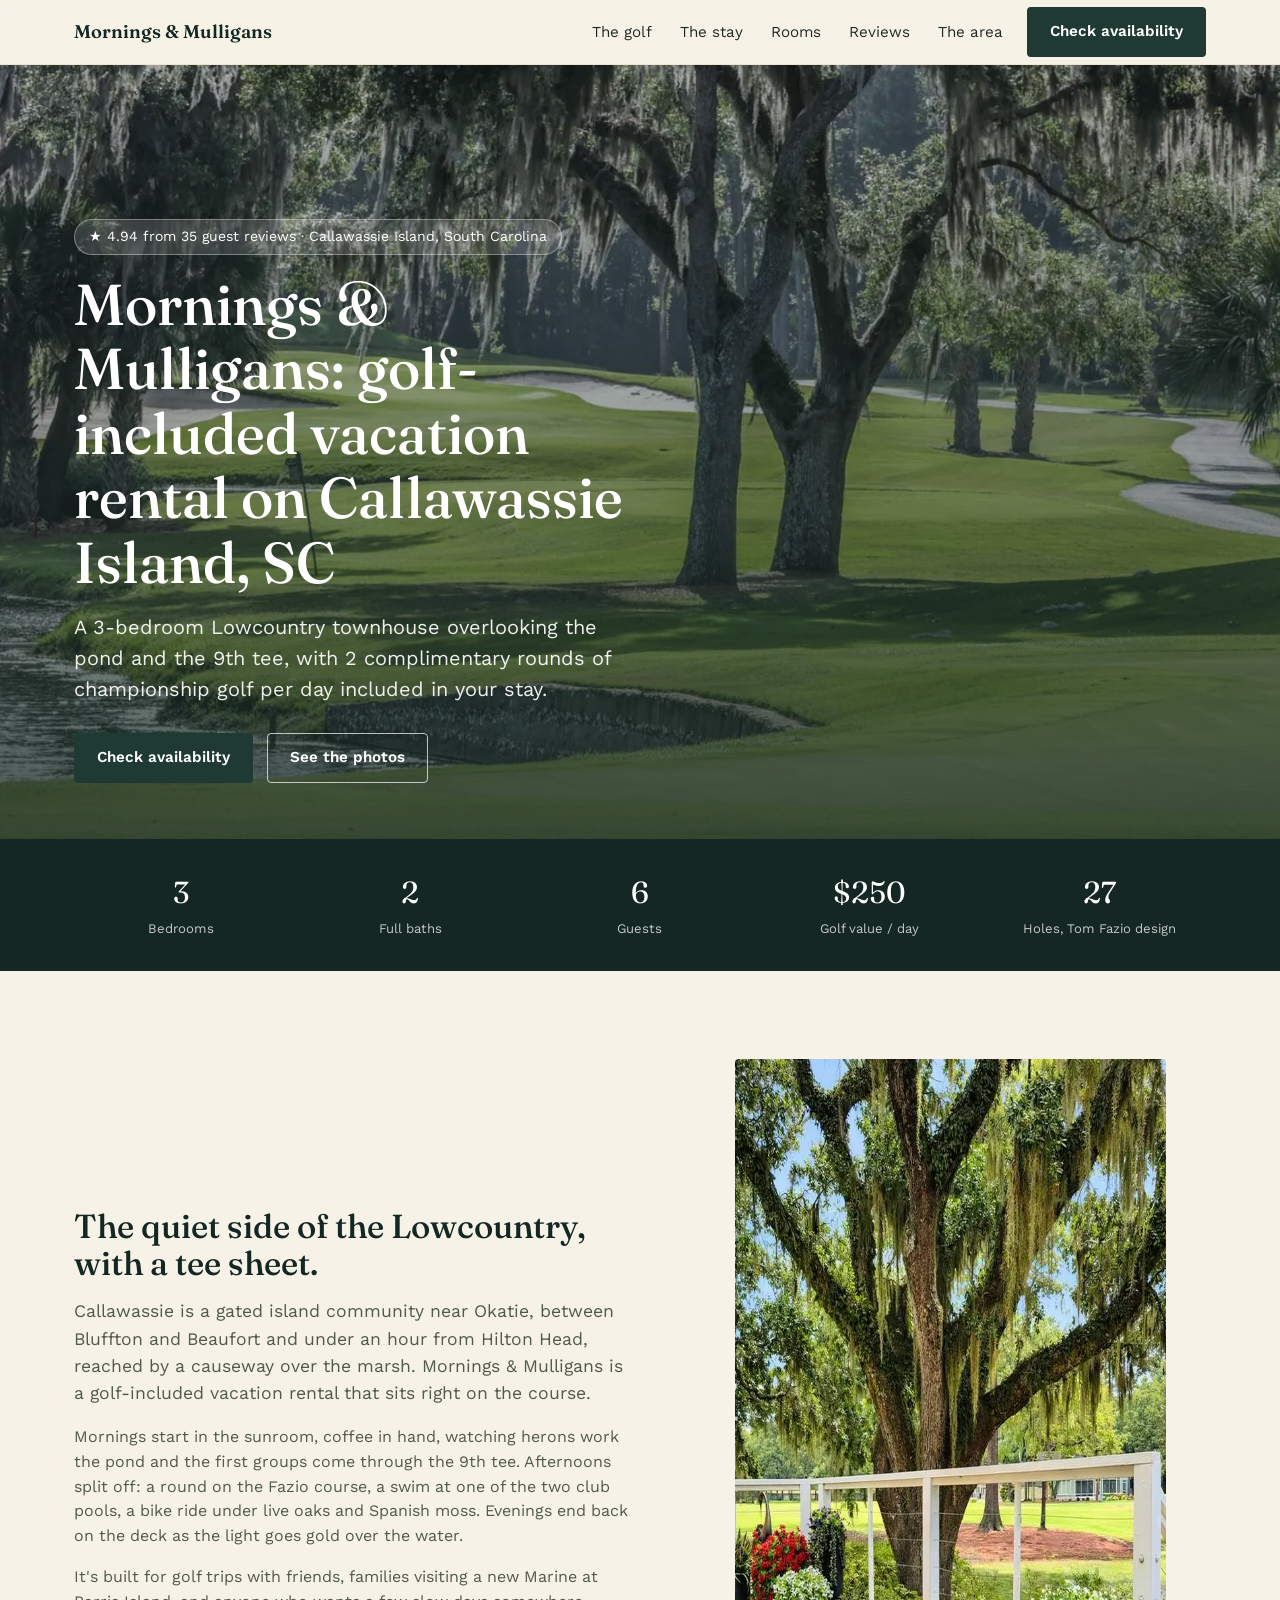
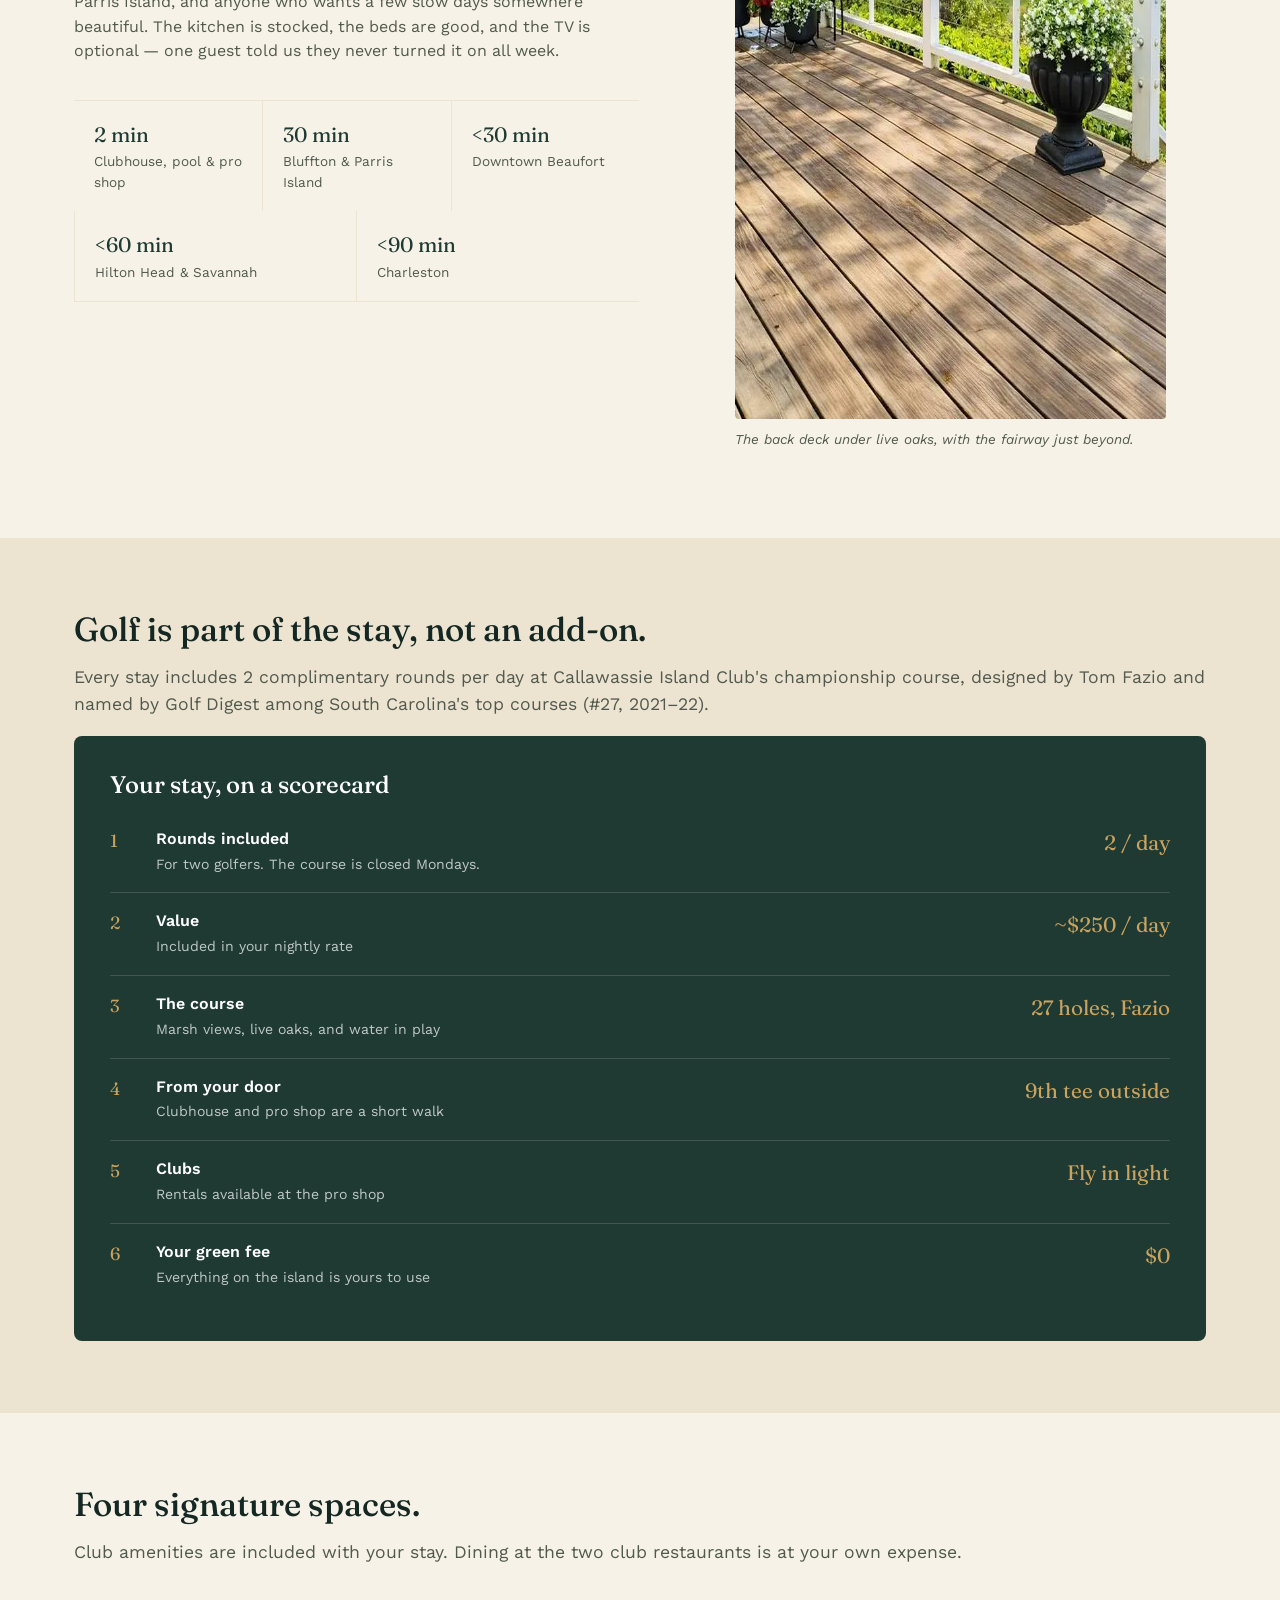
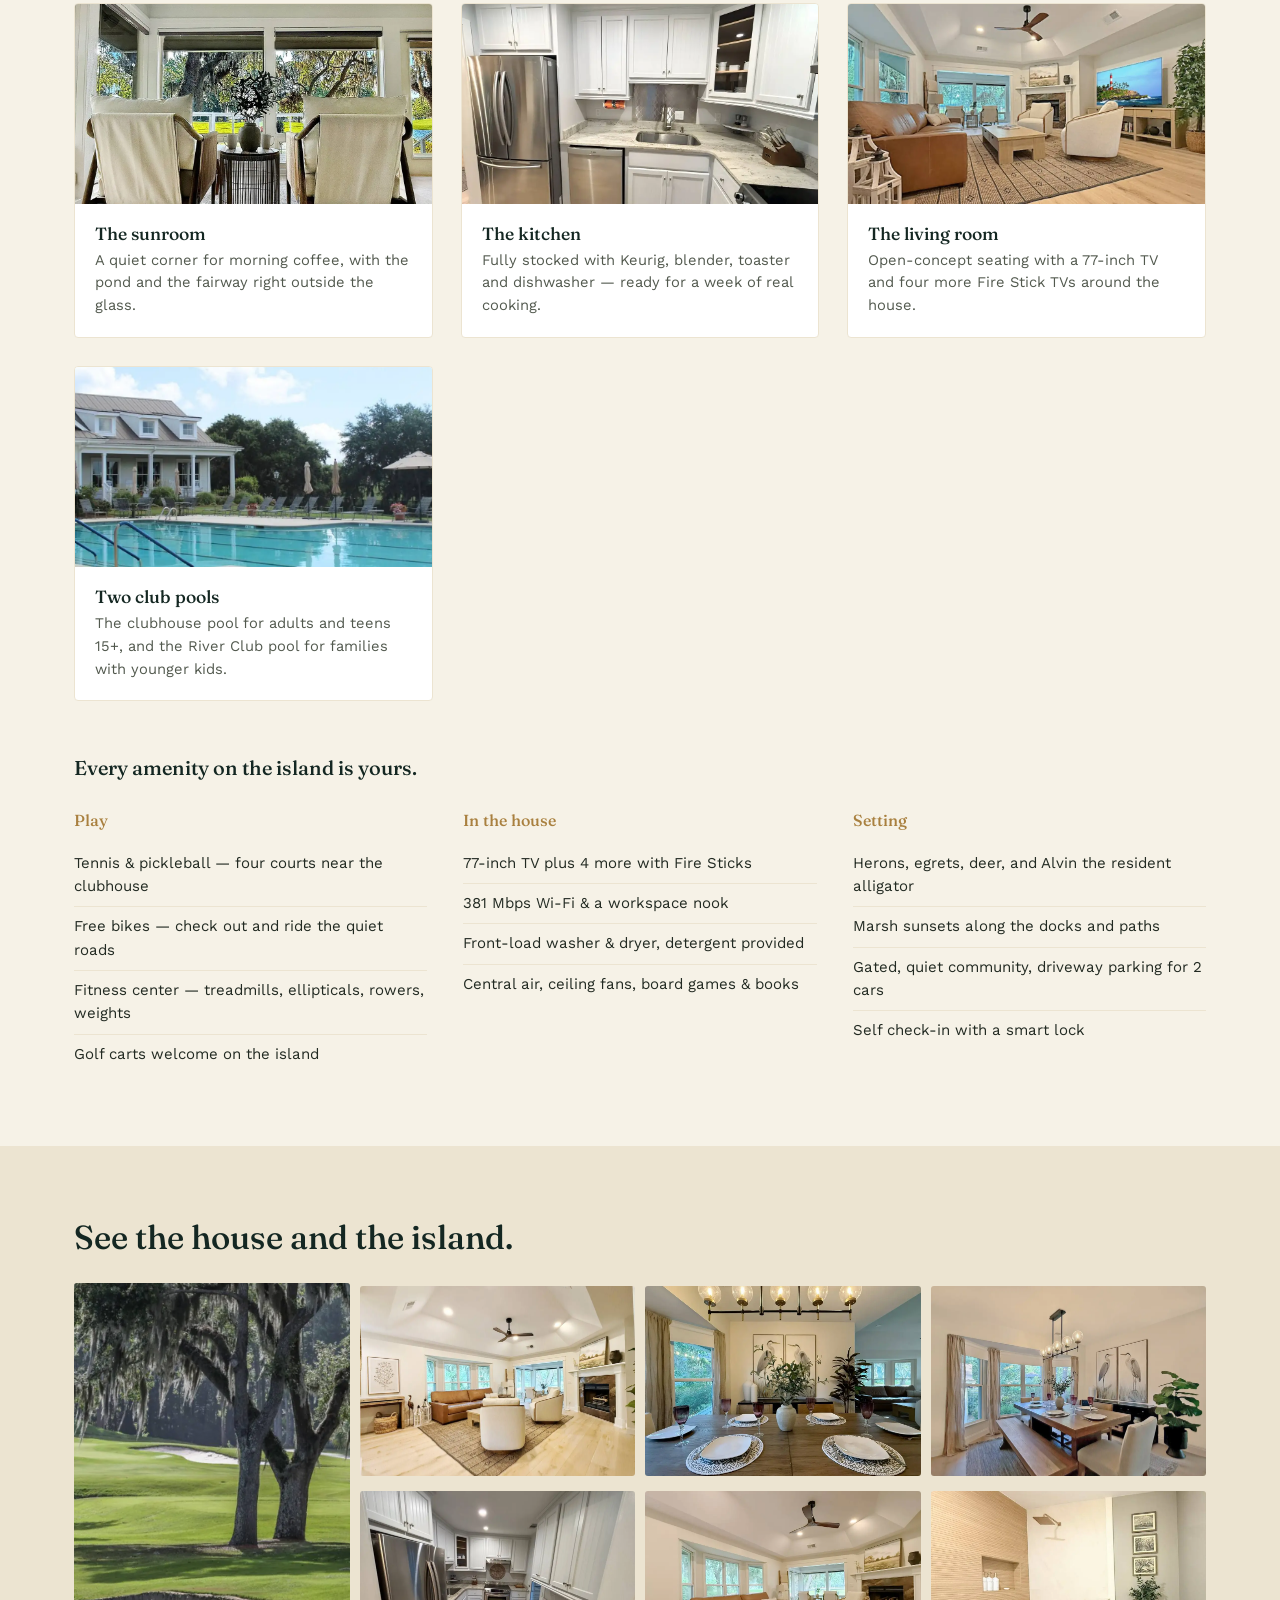
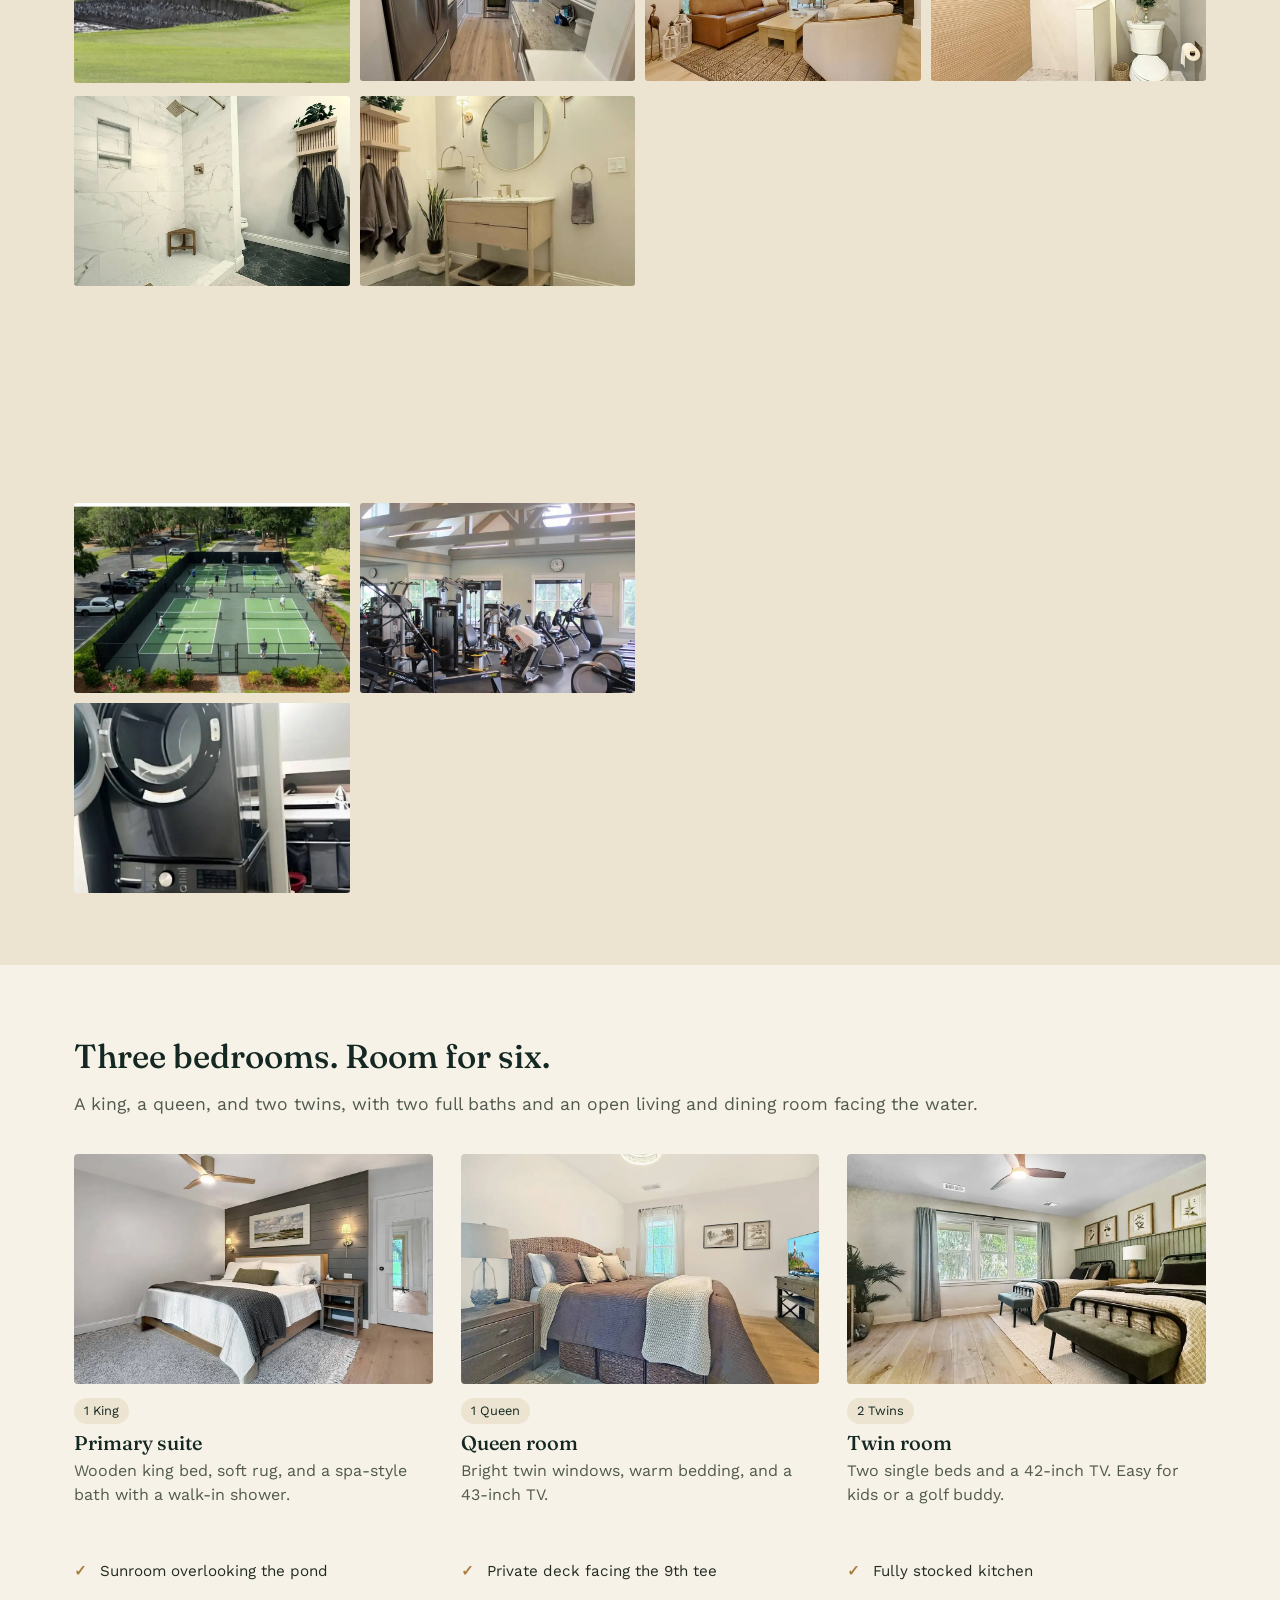
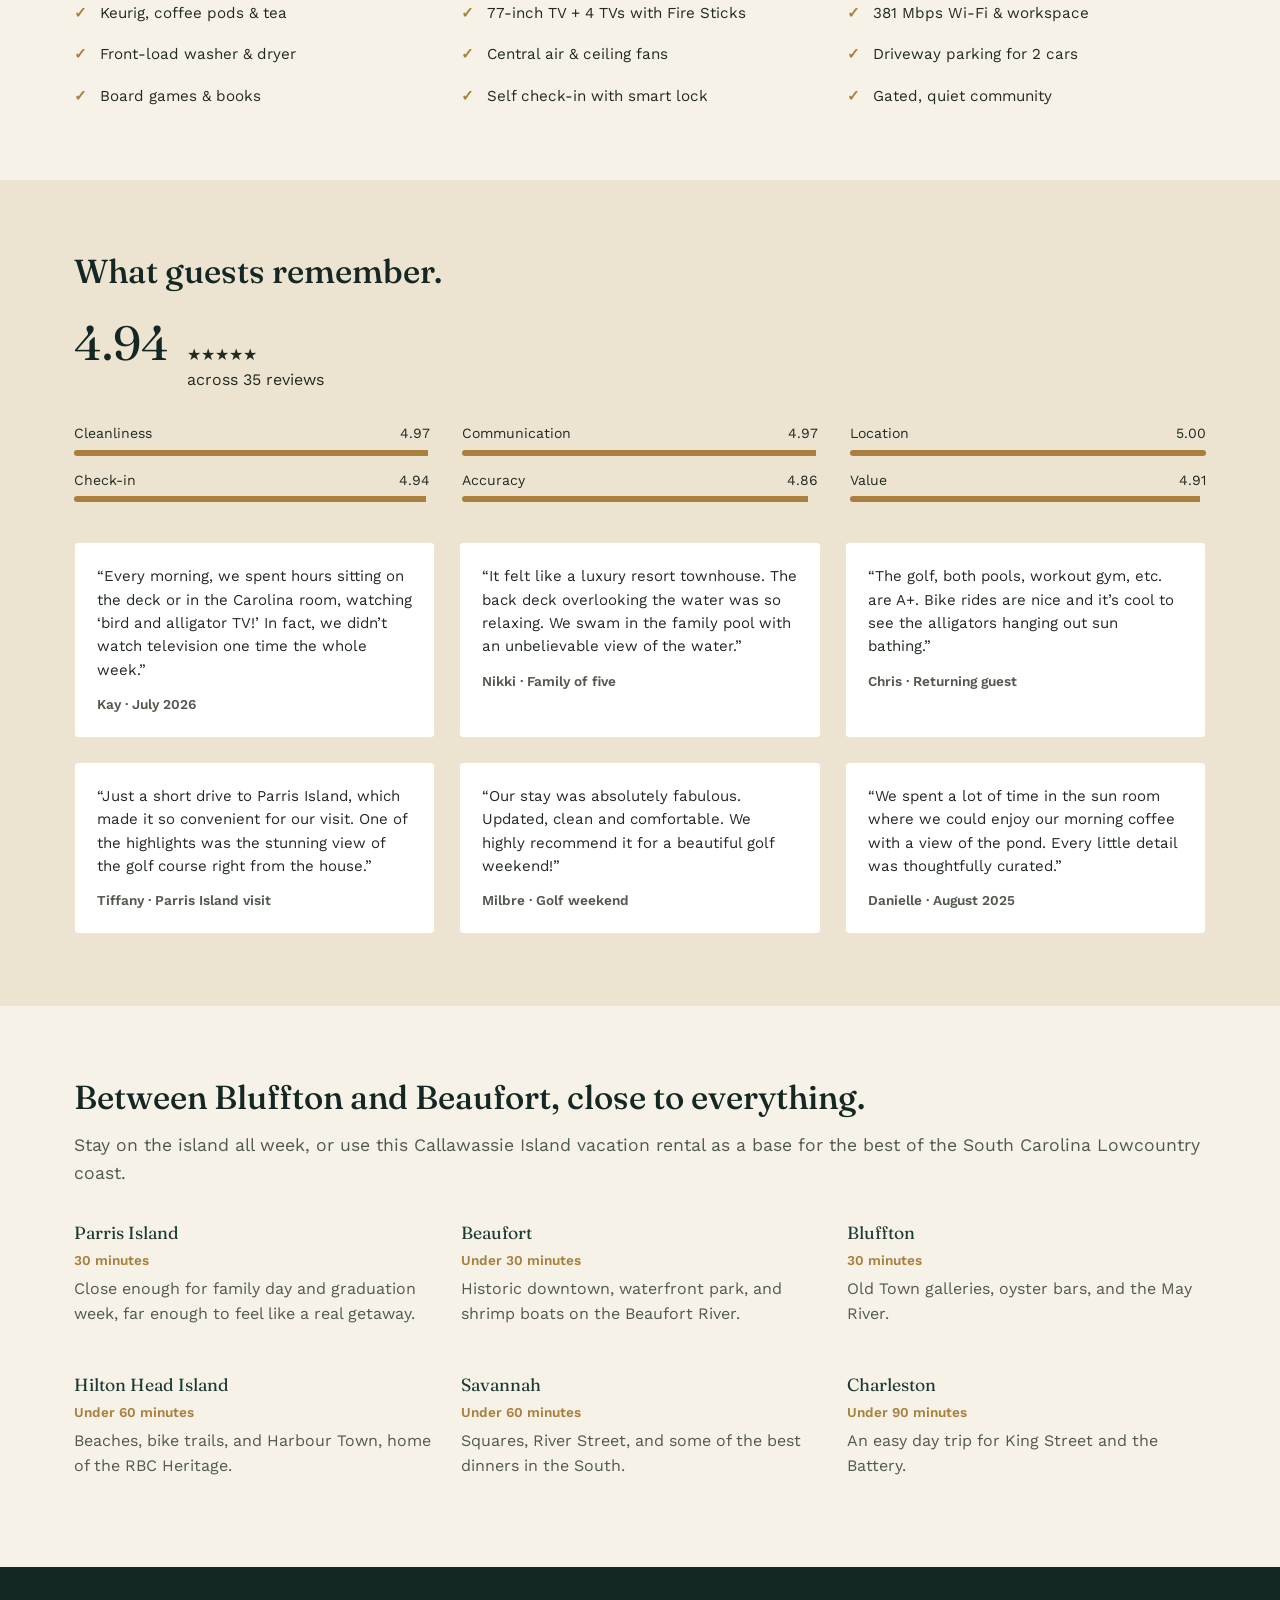
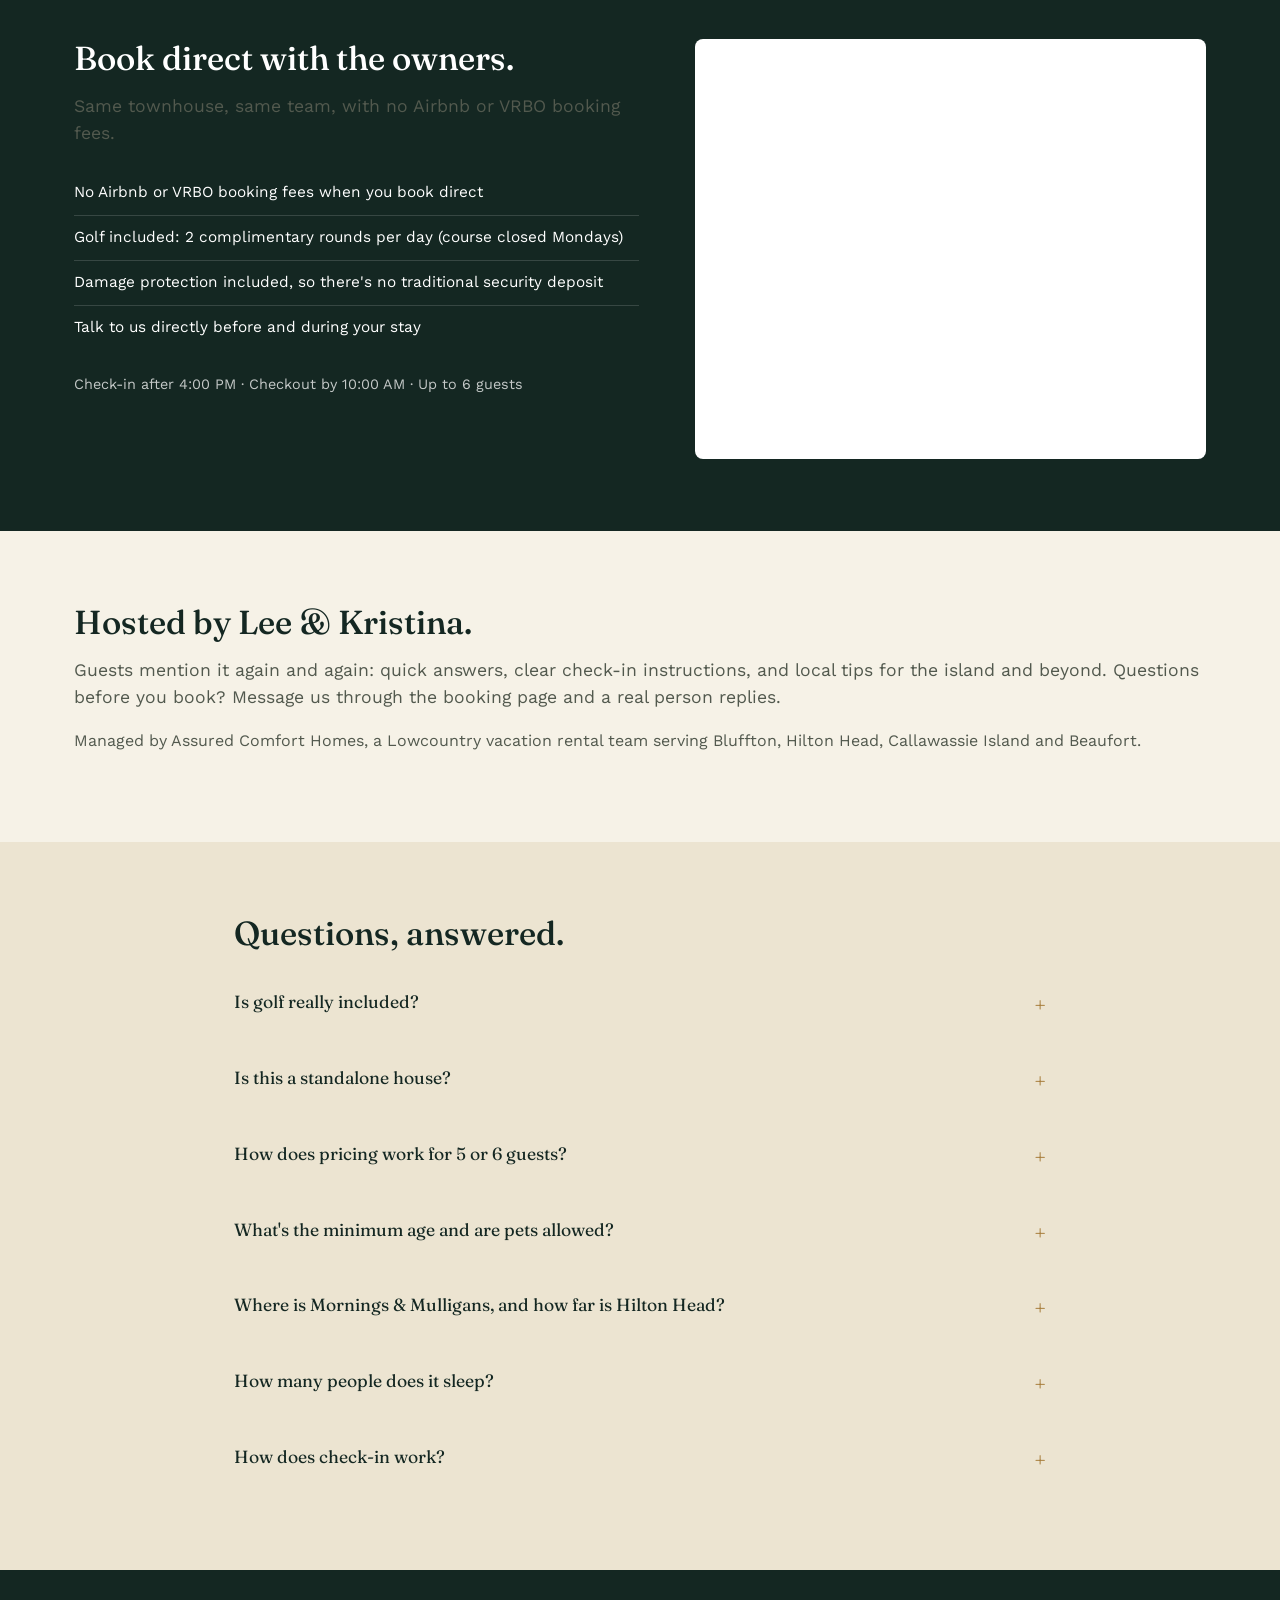
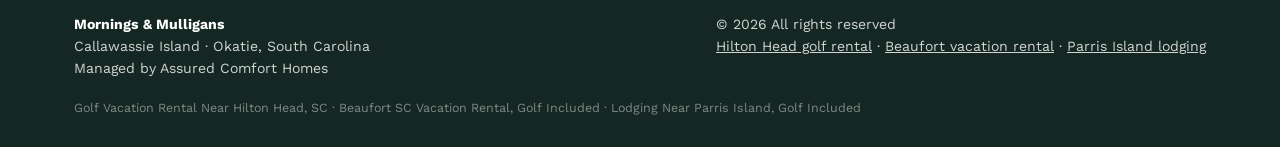
==== index.html @ cd4b006c "Add full site: homepage, landing pages, assets" ====
<!doctype html>
<html lang="en">
<head>
<meta charset="utf-8">
<meta name="viewport" content="width=device-width, initial-scale=1">
<title>Golf-Included Rental on Callawassie Island, SC | Mornings & Mulligans</title>
<meta name="description" content="3BR golf-included townhouse on Callawassie Island, SC: 2 free rounds of Tom Fazio golf a day, pools, bikes, tennis. Near Hilton Head & Beaufort. Book direct.">
<meta name="keywords" content="Callawassie Island vacation rental, golf vacation rental South Carolina, Beaufort SC vacation rental, Hilton Head golf rental, Parris Island graduation lodging, Lowcountry golf getaway">
<meta name="author" content="Lee & Kristina, Assured Comfort Homes">
<link rel="canonical" href="https://morningsandmulligans.com/">
<link rel="sitemap" type="application/xml" href="/sitemap.xml">

<link rel="icon" href="/favicon.svg" type="image/svg+xml">
<link rel="icon" href="/favicon-32.png" sizes="32x32" type="image/png">
<link rel="apple-touch-icon" href="/apple-touch-icon-180.png">
<link rel="shortcut icon" href="/favicon.ico">
<meta name="theme-color" content="#1e3a32">

<meta name="robots" content="index,follow,max-image-preview:large">
<meta name="geo.region" content="US-SC">
<meta name="geo.placename" content="Okatie, South Carolina">
<meta name="geo.position" content="32.3300129;-80.85305035">
<meta name="ICBM" content="32.3300129, -80.85305035">

<meta property="og:type" content="website">
<meta property="og:title" content="Golf-Included Rental on Callawassie Island, SC">
<meta property="og:description" content="3BR townhouse overlooking the pond and 9th tee. 2 complimentary rounds of championship golf per day. Book direct.">
<meta property="og:image" content="https://morningsandmulligans.com/img/og-hero.jpg">
<meta property="og:image:width" content="1200">
<meta property="og:image:height" content="630">
<meta property="og:image:alt" content="Live oaks lining a fairway on the Callawassie Island golf course">
<meta property="og:url" content="https://morningsandmulligans.com/">
<meta property="og:site_name" content="Mornings & Mulligans">
<meta property="og:locale" content="en_US">
<meta name="twitter:card" content="summary_large_image">
<meta name="twitter:title" content="Golf-Included Rental on Callawassie Island, SC">
<meta name="twitter:description" content="2 complimentary rounds of championship golf per day, included in your stay. Book direct and skip the platform fees.">
<meta name="twitter:image" content="https://morningsandmulligans.com/img/og-hero.jpg">

<link rel="preconnect" href="https://fonts.googleapis.com">
<link rel="preconnect" href="https://fonts.gstatic.com" crossorigin>
<link rel="preconnect" href="https://cdn.hsptb.com">
<link rel="preload" as="image" href="/img/golf-course-live-oaks.webp" fetchpriority="high">
<link rel="stylesheet" href="/css/style.css">

<script type="application/ld+json">
{
  "@context": "https://schema.org",
  "@type": "VacationRental",
  "@id": "https://morningsandmulligans.com/#rental",
  "identifier": "1844610",
  "name": "Mornings & Mulligans",
  "url": "https://morningsandmulligans.com/",
  "description": "A 3-bedroom Lowcountry townhouse on Callawassie Island, SC overlooking the pond and the 9th tee, with 2 complimentary rounds of championship Tom Fazio golf per day included in every stay.",
  "image": [
    "https://morningsandmulligans.com/img/og-hero.jpg",
    "https://morningsandmulligans.com/img/deck-sweet-tea-golfers.webp",
    "https://morningsandmulligans.com/img/golf-course-live-oaks.webp",
    "https://morningsandmulligans.com/img/living-room-leather-sofa.webp",
    "https://morningsandmulligans.com/img/sunroom-quiet-corner.webp",
    "https://morningsandmulligans.com/img/primary-king-bedroom.webp",
    "https://morningsandmulligans.com/img/queen-bedroom.webp",
    "https://morningsandmulligans.com/img/twin-bedroom.webp",
    "https://morningsandmulligans.com/img/kitchen-stainless-granite.webp",
    "https://morningsandmulligans.com/img/clubhouse-pool.webp"
  ],
  "brand": { "@type": "Brand", "name": "Assured Comfort Homes" },
  "address": {
    "@type": "PostalAddress",
    "addressLocality": "Okatie",
    "addressRegion": "SC",
    "postalCode": "29909",
    "addressCountry": "US"
  },
  "geo": { "@type": "GeoCoordinates", "latitude": 32.3300129, "longitude": -80.85305035 },
  "containsPlace": {
    "@type": "Accommodation",
    "additionalType": "Townhouse",
    "numberOfBedrooms": 3,
    "numberOfBathroomsTotal": 2,
    "occupancy": { "@type": "QuantitativeValue", "maxValue": 6 },
    "bed": [
      { "@type": "BedDetails", "typeOfBed": "King", "numberOfBeds": 1 },
      { "@type": "BedDetails", "typeOfBed": "Queen", "numberOfBeds": 1 },
      { "@type": "BedDetails", "typeOfBed": "Twin", "numberOfBeds": 2 }
    ],
    "amenityFeature": [
      { "@type": "LocationFeatureSpecification", "name": "Complimentary golf (2 rounds per day)", "value": true },
      { "@type": "LocationFeatureSpecification", "name": "Two heated and cooled swimming pools", "value": true },
      { "@type": "LocationFeatureSpecification", "name": "Tennis courts", "value": true },
      { "@type": "LocationFeatureSpecification", "name": "Pickleball courts", "value": true },
      { "@type": "LocationFeatureSpecification", "name": "Bicycles", "value": true },
      { "@type": "LocationFeatureSpecification", "name": "Fitness center", "value": true },
      { "@type": "LocationFeatureSpecification", "name": "Private deck", "value": true },
      { "@type": "LocationFeatureSpecification", "name": "Wifi", "value": true },
      { "@type": "LocationFeatureSpecification", "name": "Washer and dryer", "value": true },
      { "@type": "LocationFeatureSpecification", "name": "Free on-premise parking", "value": true },
      { "@type": "LocationFeatureSpecification", "name": "Waterfront", "value": true },
      { "@type": "LocationFeatureSpecification", "name": "Gated community", "value": true }
    ],
    "checkinTime": "16:00",
    "checkoutTime": "10:00"
  },
  "petsAllowed": false,
  "aggregateRating": {
    "@type": "AggregateRating",
    "ratingValue": "4.94",
    "ratingCount": "35",
    "reviewCount": "35",
    "bestRating": "5"
  }
}
</script>
<script type="application/ld+json">
{
  "@context": "https://schema.org",
  "@type": "WebSite",
  "name": "Mornings & Mulligans",
  "url": "https://morningsandmulligans.com/"
}
</script>
<script type="application/ld+json">
{
  "@context": "https://schema.org",
  "@type": "FAQPage",
  "mainEntity": [
    { "@type": "Question", "name": "Is golf really included?", "acceptedAnswer": { "@type": "Answer", "text": "Yes. Every stay includes 2 complimentary rounds of championship golf per day for two golfers, worth about $250 a day. The course is closed Mondays. Club rentals are available at the pro shop." } },
    { "@type": "Question", "name": "Where is Mornings & Mulligans, and how far is Hilton Head?", "acceptedAnswer": { "@type": "Answer", "text": "It's on Callawassie Island, a gated community near Okatie, SC, between Bluffton and Beaufort. Bluffton and Parris Island are about 30 minutes away, downtown Beaufort is under 30, Hilton Head Island and Savannah are under an hour, and Charleston is under 90 minutes." } },
    { "@type": "Question", "name": "How many people does it sleep?", "acceptedAnswer": { "@type": "Answer", "text": "Up to 6 guests across three bedrooms: a primary suite with a king bed, a queen room and a twin room, plus 2 full bathrooms." } },
    { "@type": "Question", "name": "Is this a standalone house?", "acceptedAnswer": { "@type": "Answer", "text": "It's a townhouse: one side of a well-insulated duplex with its own entrance, deck and driveway. You'll have the entire home except the garage and one locked owner's closet." } },
    { "@type": "Question", "name": "How does pricing work for 5 or 6 guests?", "acceptedAnswer": { "@type": "Answer", "text": "The nightly rate covers up to 4 guests. For 5 or 6, there's an extra $20 per guest per night, added automatically at booking." } },
    { "@type": "Question", "name": "What's the minimum age and are pets allowed?", "acceptedAnswer": { "@type": "Answer", "text": "The booking guest must be at least 25. Pets, smoking and events aren't permitted. Kids and infants are welcome." } },
    { "@type": "Question", "name": "How does check-in work?", "acceptedAnswer": { "@type": "Answer", "text": "Before arrival you'll complete a short online check-in (rental agreement and ID) through our Happy Guest portal — no app required. Your door code arrives the day before check-in, and your stay includes damage protection in place of a traditional security deposit." } }
  ]
}
</script>
</head>
<body>

<nav class="nav">
  <div class="wrap">
    <a href="#top" class="brand">Mornings &amp; Mulligans</a>
    <div class="nav-menu">
      <ul>
        <li><a class="nav-link" href="#golf">The golf</a></li>
        <li><a class="nav-link" href="#stay">The stay</a></li>
        <li><a class="nav-link" href="#rooms">Rooms</a></li>
        <li><a class="nav-link" href="#reviews">Reviews</a></li>
        <li><a class="nav-link" href="#area">The area</a></li>
      </ul>
      <a class="btn btn-primary" href="#book">Check availability</a>
    </div>
  </div>
</nav>

<header class="hero" id="top">
  <img src="/img/golf-course-live-oaks.webp" width="1440" height="960" alt="Live oaks lining a fairway on the Callawassie Island golf course" decoding="async" fetchpriority="high">
  <div class="hero-content">
    <div class="wrap">
      <span class="rating-chip">★ 4.94 from 35 guest reviews · Callawassie Island, South Carolina</span>
      <h1>Mornings & Mulligans: golf-included vacation rental on Callawassie Island, SC</h1>
      <p class="sub">A 3-bedroom Lowcountry townhouse overlooking the pond and the 9th tee, with 2 complimentary rounds of championship golf per day included in your stay.</p>
      <div class="hero-ctas">
        <a class="btn btn-primary" href="#book">Check availability</a>
        <a class="btn btn-ghost" href="#gallery">See the photos</a>
      </div>
    </div>
  </div>
</header>

<div class="facts">
  <div class="wrap">
    <div class="fact"><span class="num">3</span><span class="label">Bedrooms</span></div>
    <div class="fact"><span class="num">2</span><span class="label">Full baths</span></div>
    <div class="fact"><span class="num">6</span><span class="label">Guests</span></div>
    <div class="fact"><span class="num">$250</span><span class="label">Golf value / day</span></div>
    <div class="fact"><span class="num">27</span><span class="label">Holes, Tom Fazio design</span></div>
  </div>
</div>

<section class="section-sand" id="stay">
  <div class="wrap two-col">
    <div>
      <h2>The quiet side of the Lowcountry, with a tee sheet.</h2>
      <p class="lede">Callawassie is a gated island community near Okatie, between Bluffton and Beaufort and under an hour from Hilton Head, reached by a causeway over the marsh. Mornings &amp; Mulligans is a golf-included vacation rental that sits right on the course.</p>
      <p>Mornings start in the sunroom, coffee in hand, watching herons work the pond and the first groups come through the 9th tee. Afternoons split off: a round on the Fazio course, a swim at one of the two club pools, a bike ride under live oaks and Spanish moss. Evenings end back on the deck as the light goes gold over the water.</p>
      <p>It's built for golf trips with friends, families visiting a new Marine at Parris Island, and anyone who wants a few slow days somewhere beautiful. The kitchen is stocked, the beds are good, and the TV is optional &mdash; one guest told us they never turned it on all week.</p>
      <div class="drive-strip">
        <div class="d"><div class="t">2 min</div><div class="l">Clubhouse, pool &amp; pro shop</div></div>
        <div class="d"><div class="t">30 min</div><div class="l">Bluffton &amp; Parris Island</div></div>
        <div class="d"><div class="t">&lt;30 min</div><div class="l">Downtown Beaufort</div></div>
        <div class="d"><div class="t">&lt;60 min</div><div class="l">Hilton Head &amp; Savannah</div></div>
        <div class="d"><div class="t">&lt;90 min</div><div class="l">Charleston</div></div>
      </div>
    </div>
    <figure class="figure">
      <img src="/img/deck-sweet-tea-golfers.webp" width="640" height="960" alt="Private deck under a live oak draped in Spanish moss, with the fairway beyond" loading="lazy" decoding="async">
      <figcaption>The back deck under live oaks, with the fairway just beyond.</figcaption>
    </figure>
  </div>
</section>

<section class="section-deep" id="golf">
  <div class="wrap">
    <h2>Golf is part of the stay, not an add-on.</h2>
    <p class="lede">Every stay includes 2 complimentary rounds per day at Callawassie Island Club's championship course, designed by Tom Fazio and named by Golf Digest among South Carolina's top courses (#27, 2021&ndash;22).</p>
    <div class="scorecard">
      <h3>Your stay, on a scorecard</h3>
      <div class="scorecard-row">
        <span class="n">1</span>
        <span><span class="label">Rounds included</span><br><span class="detail">For two golfers. The course is closed Mondays.</span></span>
        <span class="val">2 / day</span>
      </div>
      <div class="scorecard-row">
        <span class="n">2</span>
        <span><span class="label">Value</span><br><span class="detail">Included in your nightly rate</span></span>
        <span class="val">~$250 / day</span>
      </div>
      <div class="scorecard-row">
        <span class="n">3</span>
        <span><span class="label">The course</span><br><span class="detail">Marsh views, live oaks, and water in play</span></span>
        <span class="val">27 holes, Fazio</span>
      </div>
      <div class="scorecard-row">
        <span class="n">4</span>
        <span><span class="label">From your door</span><br><span class="detail">Clubhouse and pro shop are a short walk</span></span>
        <span class="val">9th tee outside</span>
      </div>
      <div class="scorecard-row">
        <span class="n">5</span>
        <span><span class="label">Clubs</span><br><span class="detail">Rentals available at the pro shop</span></span>
        <span class="val">Fly in light</span>
      </div>
      <div class="scorecard-row">
        <span class="n">6</span>
        <span><span class="label">Your green fee</span><br><span class="detail">Everything on the island is yours to use</span></span>
        <span class="val">$0</span>
      </div>
    </div>
  </div>
</section>

<section class="section-sand">
  <div class="wrap">
    <h2>Four signature spaces.</h2>
    <p class="lede">Club amenities are included with your stay. Dining at the two club restaurants is at your own expense.</p>
    <div class="amenity-grid">
      <div class="amenity-card">
        <img src="/img/sunroom-quiet-corner.webp" width="1100" height="825" alt="Sunroom seating corner overlooking the trees and water" loading="lazy" decoding="async">
        <div class="body"><h3>The sunroom</h3><p>A quiet corner for morning coffee, with the pond and the fairway right outside the glass.</p></div>
      </div>
      <div class="amenity-card">
        <img src="/img/kitchen-stainless-granite.webp" width="1100" height="825" alt="Galley kitchen with granite counters and stainless appliances" loading="lazy" decoding="async">
        <div class="body"><h3>The kitchen</h3><p>Fully stocked with Keurig, blender, toaster and dishwasher &mdash; ready for a week of real cooking.</p></div>
      </div>
      <div class="amenity-card">
        <img src="/img/living-room-leather-sofa.webp" width="1100" height="824" alt="Living room with leather sofa, 77-inch TV and sunlit water views" loading="lazy" decoding="async">
        <div class="body"><h3>The living room</h3><p>Open-concept seating with a 77-inch TV and four more Fire Stick TVs around the house.</p></div>
      </div>
      <div class="amenity-card">
        <img src="/img/clubhouse-pool.webp" width="952" height="960" alt="Clubhouse pool with lounge chairs and umbrellas" loading="lazy" decoding="async">
        <div class="body"><h3>Two club pools</h3><p>The clubhouse pool for adults and teens 15+, and the River Club pool for families with younger kids.</p></div>
      </div>
    </div>
    <h3 style="margin-top:56px;">Every amenity on the island is yours.</h3>
    <div class="amenity-groups">
      <div>
        <h3>Play</h3>
        <ul>
          <li>Tennis &amp; pickleball &mdash; four courts near the clubhouse</li>
          <li>Free bikes &mdash; check out and ride the quiet roads</li>
          <li>Fitness center &mdash; treadmills, ellipticals, rowers, weights</li>
          <li>Golf carts welcome on the island</li>
        </ul>
      </div>
      <div>
        <h3>In the house</h3>
        <ul>
          <li>77-inch TV plus 4 more with Fire Sticks</li>
          <li>381 Mbps Wi-Fi &amp; a workspace nook</li>
          <li>Front-load washer &amp; dryer, detergent provided</li>
          <li>Central air, ceiling fans, board games &amp; books</li>
        </ul>
      </div>
      <div>
        <h3>Setting</h3>
        <ul>
          <li>Herons, egrets, deer, and Alvin the resident alligator</li>
          <li>Marsh sunsets along the docks and paths</li>
          <li>Gated, quiet community, driveway parking for 2 cars</li>
          <li>Self check-in with a smart lock</li>
        </ul>
      </div>
    </div>
  </div>
</section>

<section class="section-deep" id="gallery">
  <div class="wrap">
    <h2>See the house and the island.</h2>
    <div class="gallery-grid">
      <div class="tall"><button type="button" data-full="/img/golf-course-live-oaks.webp"><img src="/img/golf-course-live-oaks.webp" width="1100" height="733" alt="Live oaks lining a fairway on the Callawassie Island golf course" loading="lazy" decoding="async"></button></div>
      <button type="button" data-full="/img/living-room-golf-view.webp"><img src="/img/living-room-golf-view.webp" width="1100" height="825" alt="Living room windows facing the golf course" loading="lazy" decoding="async"></button>
      <button type="button" data-full="/img/dining-room-bird-art.webp"><img src="/img/dining-room-bird-art.webp" width="1100" height="825" alt="Dining table set for six with heron artwork" loading="lazy" decoding="async"></button>
      <button type="button" data-full="/img/dining-room-wood-table.webp"><img src="/img/dining-room-wood-table.webp" width="1100" height="825" alt="Wood dining table with bench seating and chandelier" loading="lazy" decoding="async"></button>
      <button type="button" data-full="/img/kitchen-galley-granite.webp"><img src="/img/kitchen-galley-granite.webp" width="1100" height="825" alt="Galley kitchen with white cabinets and granite counters" loading="lazy" decoding="async"></button>
      <button type="button" data-full="/img/living-room-moss-trees.webp"><img src="/img/living-room-moss-trees.webp" width="1100" height="825" alt="Living room with views of moss-draped trees and the pond" loading="lazy" decoding="async"></button>
      <button type="button" data-full="/img/primary-bath-walkin-shower.webp"><img src="/img/primary-bath-walkin-shower.webp" width="1012" height="960" alt="Primary bathroom with walk-in shower and spa-style finishes" loading="lazy" decoding="async"></button>
      <button type="button" data-full="/img/spa-shower-marble.webp"><img src="/img/spa-shower-marble.webp" width="1100" height="825" alt="Marble walk-in shower with rain shower head" loading="lazy" decoding="async"></button>
      <button type="button" data-full="/img/guest-bathroom-hex-tile.webp"><img src="/img/guest-bathroom-hex-tile.webp" width="720" height="960" alt="Guest bathroom with hex tile floors and wood vanity" loading="lazy" decoding="async"></button>
      <div class="tall"><button type="button" data-full="/img/marsh-live-oak-sunset.webp"><img src="/img/marsh-live-oak-sunset.webp" width="1100" height="769" alt="Live oak and Spanish moss over the marsh at sunrise" loading="lazy" decoding="async"></button></div>
      <button type="button" data-full="/img/golf-wooden-bridge.webp"><img src="/img/golf-wooden-bridge.webp" width="1100" height="734" alt="Wooden golf bridge over the marsh" loading="lazy" decoding="async"></button>
      <button type="button" data-full="/img/green-morning-mist.webp"><img src="/img/green-morning-mist.webp" width="1100" height="734" alt="Green and flag in morning mist" loading="lazy" decoding="async"></button>
      <button type="button" data-full="/img/club-pool-splash.webp"><img src="/img/club-pool-splash.webp" width="1100" height="733" alt="Guest jumping into the club pool" loading="lazy" decoding="async"></button>
      <button type="button" data-full="/img/river-club-pool.webp"><img src="/img/river-club-pool.webp" width="1100" height="795" alt="River Club pool for families with younger kids" loading="lazy" decoding="async"></button>
      <button type="button" data-full="/img/pickleball-courts.webp"><img src="/img/pickleball-courts.webp" width="1100" height="733" alt="Four pickleball courts tucked among the trees" loading="lazy" decoding="async"></button>
      <button type="button" data-full="/img/fitness-gym.webp"><img src="/img/fitness-gym.webp" width="971" height="960" alt="Fitness center with treadmills, ellipticals and weights" loading="lazy" decoding="async"></button>
      <button type="button" data-full="/img/deck-blooms-pond-view.webp"><img src="/img/deck-blooms-pond-view.webp" width="720" height="960" alt="Private deck with potted flowers overlooking the pond" loading="lazy" decoding="async"></button>
      <button type="button" data-full="/img/entryway-welcome.webp"><img src="/img/entryway-welcome.webp" width="640" height="960" alt="Entryway with warm wood accents and coastal touches" loading="lazy" decoding="async"></button>
      <button type="button" data-full="/img/laundry-room.webp"><img src="/img/laundry-room.webp" width="720" height="960" alt="Laundry room with front-load washer and dryer" loading="lazy" decoding="async"></button>
      <button type="button" data-full="/img/workspace-corner.webp"><img src="/img/workspace-corner.webp" width="720" height="960" alt="Workspace corner overlooking the pond and golf course" loading="lazy" decoding="async"></button>
    </div>
  </div>
</section>

<section class="section-sand" id="rooms">
  <div class="wrap">
    <h2>Three bedrooms. Room for six.</h2>
    <p class="lede">A king, a queen, and two twins, with two full baths and an open living and dining room facing the water.</p>
    <div class="room-grid">
      <div class="room-card">
        <img src="/img/primary-king-bedroom.webp" width="1100" height="825" alt="Primary bedroom with wooden king bed and spa-style bath" loading="lazy" decoding="async">
        <span class="tag">1 King</span>
        <h3>Primary suite</h3>
        <p>Wooden king bed, soft rug, and a spa-style bath with a walk-in shower.</p>
      </div>
      <div class="room-card">
        <img src="/img/queen-bedroom.webp" width="1100" height="825" alt="Queen bedroom with twin windows and 43-inch TV" loading="lazy" decoding="async">
        <span class="tag">1 Queen</span>
        <h3>Queen room</h3>
        <p>Bright twin windows, warm bedding, and a 43-inch TV.</p>
      </div>
      <div class="room-card">
        <img src="/img/twin-bedroom.webp" width="1100" height="825" alt="Twin bedroom with two single beds and 42-inch TV" loading="lazy" decoding="async">
        <span class="tag">2 Twins</span>
        <h3>Twin room</h3>
        <p>Two single beds and a 42-inch TV. Easy for kids or a golf buddy.</p>
      </div>
    </div>
    <ul class="perk-list">
      <li>Sunroom overlooking the pond</li>
      <li>Private deck facing the 9th tee</li>
      <li>Fully stocked kitchen</li>
      <li>Keurig, coffee pods &amp; tea</li>
      <li>77-inch TV + 4 TVs with Fire Sticks</li>
      <li>381 Mbps Wi-Fi &amp; workspace</li>
      <li>Front-load washer &amp; dryer</li>
      <li>Central air &amp; ceiling fans</li>
      <li>Driveway parking for 2 cars</li>
      <li>Board games &amp; books</li>
      <li>Self check-in with smart lock</li>
      <li>Gated, quiet community</li>
    </ul>
  </div>
</section>

<section class="section-deep" id="reviews">
  <div class="wrap">
    <h2>What guests remember.</h2>
    <div class="review-score">
      <span class="big">4.94</span>
      <span>★★★★★<br>across 35 reviews</span>
    </div>
    <div class="cat-bars">
      <div class="cat-bar"><div class="top"><span>Cleanliness</span><span>4.97</span></div><div class="track"><div class="fill" style="width:99.4%"></div></div></div>
      <div class="cat-bar"><div class="top"><span>Communication</span><span>4.97</span></div><div class="track"><div class="fill" style="width:99.4%"></div></div></div>
      <div class="cat-bar"><div class="top"><span>Location</span><span>5.00</span></div><div class="track"><div class="fill" style="width:100%"></div></div></div>
      <div class="cat-bar"><div class="top"><span>Check-in</span><span>4.94</span></div><div class="track"><div class="fill" style="width:98.8%"></div></div></div>
      <div class="cat-bar"><div class="top"><span>Accuracy</span><span>4.86</span></div><div class="track"><div class="fill" style="width:97.2%"></div></div></div>
      <div class="cat-bar"><div class="top"><span>Value</span><span>4.91</span></div><div class="track"><div class="fill" style="width:98.2%"></div></div></div>
    </div>
    <div class="review-grid">
      <div class="review-card">
        <p>&ldquo;Every morning, we spent hours sitting on the deck or in the Carolina room, watching &lsquo;bird and alligator TV!&rsquo; In fact, we didn&rsquo;t watch television one time the whole week.&rdquo;</p>
        <div class="who">Kay &middot; July 2026</div>
      </div>
      <div class="review-card">
        <p>&ldquo;It felt like a luxury resort townhouse. The back deck overlooking the water was so relaxing. We swam in the family pool with an unbelievable view of the water.&rdquo;</p>
        <div class="who">Nikki &middot; Family of five</div>
      </div>
      <div class="review-card">
        <p>&ldquo;The golf, both pools, workout gym, etc. are A+. Bike rides are nice and it&rsquo;s cool to see the alligators hanging out sun bathing.&rdquo;</p>
        <div class="who">Chris &middot; Returning guest</div>
      </div>
      <div class="review-card">
        <p>&ldquo;Just a short drive to Parris Island, which made it so convenient for our visit. One of the highlights was the stunning view of the golf course right from the house.&rdquo;</p>
        <div class="who">Tiffany &middot; Parris Island visit</div>
      </div>
      <div class="review-card">
        <p>&ldquo;Our stay was absolutely fabulous. Updated, clean and comfortable. We highly recommend it for a beautiful golf weekend!&rdquo;</p>
        <div class="who">Milbre &middot; Golf weekend</div>
      </div>
      <div class="review-card">
        <p>&ldquo;We spent a lot of time in the sun room where we could enjoy our morning coffee with a view of the pond. Every little detail was thoughtfully curated.&rdquo;</p>
        <div class="who">Danielle &middot; August 2025</div>
      </div>
    </div>
  </div>
</section>

<section class="section-sand" id="area">
  <div class="wrap">
    <h2>Between Bluffton and Beaufort, close to everything.</h2>
    <p class="lede">Stay on the island all week, or use this Callawassie Island vacation rental as a base for the best of the South Carolina Lowcountry coast.</p>
    <div class="nearby-grid">
      <div class="nearby-card">
        <div class="t">Parris Island</div>
        <div class="dist">30 minutes</div>
        <p>Close enough for family day and graduation week, far enough to feel like a real getaway.</p>
      </div>
      <div class="nearby-card">
        <div class="t">Beaufort</div>
        <div class="dist">Under 30 minutes</div>
        <p>Historic downtown, waterfront park, and shrimp boats on the Beaufort River.</p>
      </div>
      <div class="nearby-card">
        <div class="t">Bluffton</div>
        <div class="dist">30 minutes</div>
        <p>Old Town galleries, oyster bars, and the May River.</p>
      </div>
      <div class="nearby-card">
        <div class="t">Hilton Head Island</div>
        <div class="dist">Under 60 minutes</div>
        <p>Beaches, bike trails, and Harbour Town, home of the RBC Heritage.</p>
      </div>
      <div class="nearby-card">
        <div class="t">Savannah</div>
        <div class="dist">Under 60 minutes</div>
        <p>Squares, River Street, and some of the best dinners in the South.</p>
      </div>
      <div class="nearby-card">
        <div class="t">Charleston</div>
        <div class="dist">Under 90 minutes</div>
        <p>An easy day trip for King Street and the Battery.</p>
      </div>
    </div>
  </div>
</section>

<section class="booking" id="book">
  <div class="wrap two-col">
    <div>
      <h2>Book direct with the owners.</h2>
      <p class="lede">Same townhouse, same team, with no Airbnb or VRBO booking fees.</p>
      <ul class="booking-perks">
        <li>No Airbnb or VRBO booking fees when you book direct</li>
        <li>Golf included: 2 complimentary rounds per day (course closed Mondays)</li>
        <li>Damage protection included, so there's no traditional security deposit</li>
        <li>Talk to us directly before and during your stay</li>
      </ul>
      <p class="booking-meta">Check-in after 4:00 PM &middot; Checkout by 10:00 AM &middot; Up to 6 guests</p>
    </div>
    <div id="booking-widget">
      <!-- Hospitable Direct booking widget -->
      <script src="https://cdn.hsptb.com/direct-booking-widget/widget-loader.prod.js"></script>
      <div data-site-uuid="a2e50706-d6da-49d0-98ee-b052a887e2e3" data-property-id="1844610" data-widget-theme="multi"></div>
    </div>
  </div>
</section>

<section class="section-sand">
  <div class="wrap">
    <div class="host-block">
      <div class="txt">
        <h2>Hosted by Lee &amp; Kristina.</h2>
        <p class="lede">Guests mention it again and again: quick answers, clear check-in instructions, and local tips for the island and beyond. Questions before you book? Message us through the booking page and a real person replies.</p>
        <p>Managed by Assured Comfort Homes, a Lowcountry vacation rental team serving Bluffton, Hilton Head, Callawassie Island and Beaufort.</p>
      </div>
    </div>
  </div>
</section>

<section class="section-deep">
  <div class="wrap" style="max-width:860px;">
    <h2>Questions, answered.</h2>
    <details class="faq-item">
      <summary>Is golf really included?<span></span></summary>
      <div class="a">Yes. Every stay includes 2 complimentary rounds of championship golf per day for two golfers, worth about $250 a day. The course is closed Mondays. Club rentals are available at the pro shop.</div>
    </details>
    <details class="faq-item">
      <summary>Is this a standalone house?</summary>
      <div class="a">It's a townhouse: one side of a well-insulated duplex with its own entrance, deck and driveway. You'll have the entire home except the garage and one locked owner's closet.</div>
    </details>
    <details class="faq-item">
      <summary>How does pricing work for 5 or 6 guests?</summary>
      <div class="a">The nightly rate covers up to 4 guests. For 5 or 6, there's an extra $20 per guest per night, added automatically at booking.</div>
    </details>
    <details class="faq-item">
      <summary>What's the minimum age and are pets allowed?</summary>
      <div class="a">The booking guest must be at least 25. Pets, smoking and events aren't permitted. Kids and infants are welcome.</div>
    </details>
    <details class="faq-item">
      <summary>Where is Mornings & Mulligans, and how far is Hilton Head?</summary>
      <div class="a">It's on Callawassie Island, a gated community near Okatie, SC, between Bluffton and Beaufort. Bluffton and Parris Island are about 30 minutes away, downtown Beaufort is under 30, Hilton Head Island and Savannah are under an hour, and Charleston is under 90 minutes.</div>
    </details>
    <details class="faq-item">
      <summary>How many people does it sleep?</summary>
      <div class="a">Up to 6 guests across three bedrooms: a primary suite with a king bed, a queen room and a twin room, plus 2 full bathrooms.</div>
    </details>
    <details class="faq-item">
      <summary>How does check-in work?</summary>
      <div class="a">Before arrival you'll complete a short online check-in (rental agreement and ID) through our Happy Guest portal &mdash; no app required. Your door code arrives the day before check-in, and your stay includes damage protection in place of a traditional security deposit.</div>
    </details>
  </div>
</section>

<footer>
  <div class="wrap">
    <div>
      <strong style="color:#fff;">Mornings &amp; Mulligans</strong><br>
      Callawassie Island &middot; Okatie, South Carolina<br>
      Managed by Assured Comfort Homes
    </div>
    <div>
      &copy; 2026 All rights reserved<br>
      <a href="/hilton-head-golf-vacation-rental/">Hilton Head golf rental</a> &middot;
      <a href="/beaufort-sc-vacation-rental/">Beaufort vacation rental</a> &middot;
      <a href="/parris-island-graduation-lodging/">Parris Island lodging</a>
    </div>
  </div>
  <div class="wrap keywords">Golf Vacation Rental Near Hilton Head, SC &middot; Beaufort SC Vacation Rental, Golf Included &middot; Lodging Near Parris Island, Golf Included</div>
</footer>

<div class="lightbox" id="lightbox" hidden>
  <button type="button" id="lightbox-close" aria-label="Close">&times;</button>
  <img id="lightbox-img" src="" alt="">
</div>

<script>
(function(){
  var lb = document.getElementById('lightbox');
  var lbImg = document.getElementById('lightbox-img');
  document.querySelectorAll('.gallery-grid button').forEach(function(btn){
    btn.addEventListener('click', function(){
      lbImg.src = btn.getAttribute('data-full');
      lbImg.alt = btn.querySelector('img').alt;
      lb.hidden = false;
    });
  });
  function close(){ lb.hidden = true; lbImg.src=''; }
  document.getElementById('lightbox-close').addEventListener('click', close);
  lb.addEventListener('click', function(e){ if (e.target === lb) close(); });
  document.addEventListener('keydown', function(e){ if (e.key === 'Escape') close(); });
})();
</script>
</body>
</html>
---- css/style.css ----
/* Mornings & Mulligans — Lowcountry golf-coastal direct booking site */

@import url('https://fonts.googleapis.com/css2?family=Fraunces:ital,opsz,wght@0,9..144,400;0,9..144,500;0,9..144,600;1,9..144,500&family=Work+Sans:wght@400;500;600;700&display=swap');

:root {
  --pine: #1e3a32;
  --pine-dark: #142722;
  --marsh: #30514a;
  --sand: #f6f2e7;
  --sand-deep: #ece4d1;
  --brass: #a9803f;
  --brass-light: #c9a35f;
  --ink: #222a22;
  --ink-soft: #52594e;
  --white: #ffffff;
  --radius: 4px;
  --max: 1180px;
  --serif: 'Fraunces', Georgia, serif;
  --sans: 'Work Sans', -apple-system, BlinkMacSystemFont, sans-serif;
}

* { box-sizing: border-box; }
html { scroll-behavior: smooth; }
body {
  margin: 0;
  font-family: var(--sans);
  color: var(--ink);
  background: var(--sand);
  line-height: 1.55;
  -webkit-font-smoothing: antialiased;
}
img { max-width: 100%; display: block; }
a { color: inherit; }
.wrap { max-width: var(--max); margin: 0 auto; padding: 0 24px; }
h1, h2, h3 { font-family: var(--serif); font-weight: 500; line-height: 1.12; margin: 0 0 .5em; color: var(--pine-dark); }
h2 { font-size: clamp(1.7rem, 2.6vw, 2.5rem); }
h3 { font-size: 1.25rem; }
p { margin: 0 0 1em; color: var(--ink-soft); }
.lede { font-size: 1.1rem; }

:focus-visible { outline: 3px solid var(--brass); outline-offset: 2px; }

/* Nav */
.nav {
  position: sticky; top: 0; z-index: 50;
  background: rgba(246,242,231,.92); backdrop-filter: blur(6px);
  border-bottom: 1px solid var(--sand-deep);
}
.nav .wrap { display: flex; align-items: center; justify-content: space-between; height: 64px; }
.nav .brand { font-family: var(--serif); font-size: 1.15rem; font-weight: 600; color: var(--pine-dark); text-decoration: none; }
.nav ul { list-style: none; display: flex; gap: 28px; margin: 0; padding: 0; }
.nav a.nav-link { text-decoration: none; font-size: .95rem; color: var(--ink); }
.nav a.nav-link:hover { color: var(--brass); }
.btn {
  display: inline-block; font-family: var(--sans); font-weight: 600; font-size: .95rem;
  padding: 12px 22px; border-radius: var(--radius); text-decoration: none; border: 1px solid transparent;
  cursor: pointer;
}
.btn-primary { background: var(--pine); color: var(--white); }
.btn-primary:hover { background: var(--pine-dark); }
.btn-ghost { background: transparent; color: var(--pine-dark); border-color: var(--pine-dark); }
.btn-ghost:hover { background: var(--pine-dark); color: var(--white); }
.nav-menu { display: flex; align-items: center; gap: 24px; }
.nav-toggle { display: none; }

/* Hero */
.hero { position: relative; color: var(--white); overflow: hidden; }
.hero img { width: 100%; height: 86vh; min-height: 520px; object-fit: cover; }
.hero::after {
  content: ''; position: absolute; inset: 0;
  background: linear-gradient(180deg, rgba(20,39,34,.15) 0%, rgba(20,39,34,.55) 72%, rgba(20,39,34,.78) 100%);
}
.hero-content { position: absolute; left: 0; right: 0; bottom: 0; padding: 48px 0 56px; z-index: 2; }
.rating-chip {
  display: inline-flex; align-items: center; gap: 8px; background: rgba(255,255,255,.14);
  border: 1px solid rgba(255,255,255,.35); padding: 6px 14px; border-radius: 999px; font-size: .88rem; margin-bottom: 18px;
}
.hero h1 { color: var(--white); font-size: clamp(2.1rem, 5vw, 3.6rem); max-width: 16ch; margin-bottom: .3em; }
.hero .sub { font-size: clamp(1rem, 1.6vw, 1.25rem); max-width: 48ch; color: rgba(255,255,255,.92); margin-bottom: 1.4em; }
.hero-ctas { display: flex; gap: 14px; flex-wrap: wrap; }
.hero .btn-ghost { border-color: rgba(255,255,255,.7); color: var(--white); }
.hero .btn-ghost:hover { background: rgba(255,255,255,.15); }

/* Facts strip */
.facts { background: var(--pine-dark); color: var(--white); padding: 30px 0; }
.facts .wrap { display: grid; grid-template-columns: repeat(5, 1fr); gap: 16px; text-align: center; }
.facts .fact .num { font-family: var(--serif); font-size: 1.9rem; display: block; }
.facts .fact .label { font-size: .82rem; color: rgba(255,255,255,.75); }

/* Section rhythm */
section { padding: 72px 0; }
section.tight { padding: 48px 0; }
.section-sand { background: var(--sand); }
.section-deep { background: var(--sand-deep); }

.two-col { display: grid; grid-template-columns: 1.05fr .95fr; gap: 56px; align-items: center; }
.two-col.reverse { grid-template-columns: .95fr 1.05fr; }
.two-col.reverse .figure { order: 2; }
.figure img { border-radius: var(--radius); width: 100%; }
.figure figcaption { font-size: .85rem; color: var(--ink-soft); margin-top: 10px; font-style: italic; }

.drive-strip { display: flex; flex-wrap: wrap; gap: 0; border-top: 1px solid var(--sand-deep); border-bottom: 1px solid var(--sand-deep); margin: 36px 0 0; }
.drive-strip .d { flex: 1 1 150px; padding: 18px 20px; border-left: 1px solid var(--sand-deep); }
.drive-strip .d:first-child { border-left: none; }
.drive-strip .d .t { font-family: var(--serif); font-size: 1.3rem; color: var(--pine); }
.drive-strip .d .l { font-size: .85rem; color: var(--ink-soft); }

/* Scorecard */
.scorecard { background: var(--pine); color: var(--white); border-radius: 8px; padding: 36px; }
.scorecard h3 { color: var(--white); font-size: 1.5rem; }
.scorecard-row { display: grid; grid-template-columns: 28px 1fr auto; gap: 18px; align-items: start; padding: 16px 0; border-top: 1px solid rgba(255,255,255,.15); }
.scorecard-row:first-of-type { border-top: none; }
.scorecard-row .n { font-family: var(--serif); color: var(--brass-light); font-size: 1.1rem; }
.scorecard-row .label { font-weight: 600; }
.scorecard-row .detail { font-size: .88rem; color: rgba(255,255,255,.72); }
.scorecard-row .val { font-family: var(--serif); font-size: 1.3rem; text-align: right; color: var(--brass-light); white-space: nowrap; }

/* Amenity grid */
.amenity-grid { display: grid; grid-template-columns: repeat(3, 1fr); gap: 28px; margin-top: 36px; }
.amenity-card { background: var(--white); border-radius: var(--radius); overflow: hidden; border: 1px solid var(--sand-deep); }
.amenity-card img { height: 200px; object-fit: cover; width: 100%; }
.amenity-card .body { padding: 20px; }
.amenity-card h3 { font-size: 1.1rem; margin-bottom: .3em; }
.amenity-card p { font-size: .92rem; margin: 0; }

/* Gallery */
.gallery-grid { display: grid; grid-template-columns: repeat(4, 1fr); gap: 10px; margin-top: 28px; }
.gallery-grid button { border: 0; padding: 0; background: none; cursor: zoom-in; display: block; }
.gallery-grid img { width: 100%; height: 190px; object-fit: cover; border-radius: 3px; }
.gallery-grid .tall img { height: 400px; }
.gallery-grid .tall { grid-row: span 2; }

/* Bedrooms */
.room-grid { display: grid; grid-template-columns: repeat(3, 1fr); gap: 28px; margin-top: 36px; }
.room-card img { height: 230px; object-fit: cover; border-radius: var(--radius); }
.room-card .tag { display: inline-block; background: var(--sand-deep); color: var(--pine-dark); font-size: .8rem; padding: 3px 10px; border-radius: 999px; margin: 14px 0 8px; }
.room-card h3 { margin-bottom: .2em; }

/* Perk list */
.perk-list { list-style: none; padding: 0; margin: 36px 0 0; display: grid; grid-template-columns: repeat(3, 1fr); gap: 18px 28px; }
.perk-list li { padding-left: 26px; position: relative; font-size: .95rem; color: var(--ink); }
.perk-list li::before { content: '✓'; position: absolute; left: 0; color: var(--brass); font-weight: 700; }

/* Amenity groups (3 columns of plain lists) */
.amenity-groups { display: grid; grid-template-columns: repeat(3, 1fr); gap: 36px; margin-top: 32px; }
.amenity-groups h3 { font-size: 1rem; color: var(--brass); margin-bottom: 14px; }
.amenity-groups ul { list-style: none; padding: 0; margin: 0; }
.amenity-groups li { padding: 8px 0; border-top: 1px solid var(--sand-deep); font-size: .94rem; }
.amenity-groups li:first-child { border-top: none; }

/* Reviews */
.review-score { display: flex; align-items: baseline; gap: 18px; margin-bottom: 30px; }
.review-score .big { font-family: var(--serif); font-size: 3rem; color: var(--pine-dark); }
.cat-bars { display: grid; grid-template-columns: repeat(3, 1fr); gap: 14px 32px; margin: 28px 0 40px; }
.cat-bar .top { display: flex; justify-content: space-between; font-size: .88rem; margin-bottom: 5px; }
.cat-bar .track { height: 6px; background: var(--sand-deep); border-radius: 3px; overflow: hidden; }
.cat-bar .fill { height: 100%; background: var(--brass); }
.review-grid { display: grid; grid-template-columns: repeat(3, 1fr); gap: 24px; }
.review-card { background: var(--white); border: 1px solid var(--sand-deep); border-radius: var(--radius); padding: 22px; }
.review-card p { font-size: .94rem; color: var(--ink); margin-bottom: 12px; }
.review-card .who { font-size: .85rem; color: var(--ink-soft); font-weight: 600; }

/* Nearby */
.nearby-grid { display: grid; grid-template-columns: repeat(3, 1fr); gap: 28px; margin-top: 32px; }
.nearby-card .t { font-family: var(--serif); color: var(--pine); font-size: 1.1rem; margin-bottom: 4px; }
.nearby-card .dist { font-size: .85rem; color: var(--brass); font-weight: 600; margin-bottom: 6px; }

/* Booking */
.booking { background: var(--pine-dark); color: var(--white); }
.booking h2 { color: var(--white); }
.booking .two-col { align-items: start; }
#booking-widget { background: var(--white); border-radius: 8px; padding: 18px; min-height: 420px; color: var(--ink); }
.booking-perks { list-style: none; padding: 0; margin: 24px 0; }
.booking-perks li { padding: 10px 0; border-top: 1px solid rgba(255,255,255,.15); font-size: .96rem; }
.booking-perks li:first-child { border-top: none; }
.booking-meta { font-size: .9rem; color: rgba(255,255,255,.75); margin-top: 18px; }

/* Host */
.host-block { display: flex; gap: 32px; align-items: flex-start; flex-wrap: wrap; }
.host-block .txt { flex: 1 1 420px; }

/* FAQ */
.faq-item { border-top: 1px solid var(--sand-deep); }
.faq-item:last-child { border-bottom: 1px solid var(--sand-deep); }
.faq-item summary { cursor: pointer; padding: 20px 0; font-family: var(--serif); font-size: 1.1rem; color: var(--pine-dark); list-style: none; display: flex; justify-content: space-between; gap: 20px; }
.faq-item summary::-webkit-details-marker { display: none; }
.faq-item summary::after { content: '+'; font-size: 1.4rem; color: var(--brass); flex-shrink: 0; }
.faq-item[open] summary::after { content: '–'; }
.faq-item .a { padding: 0 0 20px; color: var(--ink-soft); max-width: 68ch; }

/* Cross-links (landing pages) */
.also-see { list-style: none; padding: 0; margin: 20px 0 0; display: grid; gap: 12px; }
.also-see a { text-decoration: none; color: var(--pine); font-weight: 600; }
.also-see a:hover { color: var(--brass); }

/* Footer */
footer { background: var(--pine-dark); color: rgba(255,255,255,.8); padding: 44px 0 30px; font-size: .88rem; }
footer .wrap { display: flex; justify-content: space-between; flex-wrap: wrap; gap: 16px; }
footer a { color: rgba(255,255,255,.8); }
footer .keywords { margin-top: 18px; font-size: .78rem; color: rgba(255,255,255,.45); }

/* Lightbox */
.lightbox[hidden] { display: none !important; }
.lightbox { position: fixed; inset: 0; background: rgba(10,16,13,.94); z-index: 100; display: flex; align-items: center; justify-content: center; }
.lightbox img { max-width: 92vw; max-height: 86vh; object-fit: contain; }
.lightbox button { position: absolute; top: 20px; right: 28px; background: none; border: 0; color: #fff; font-size: 2rem; cursor: pointer; }

@media (max-width: 880px) {
  .nav ul { display: none; }
  .two-col, .two-col.reverse { grid-template-columns: 1fr; gap: 28px; }
  .two-col.reverse .figure { order: 0; }
  .facts .wrap { grid-template-columns: repeat(2, 1fr); }
  .amenity-grid, .room-grid, .review-grid, .nearby-grid, .amenity-groups { grid-template-columns: repeat(2, 1fr); }
  .perk-list { grid-template-columns: 1fr 1fr; }
  .cat-bars { grid-template-columns: 1fr 1fr; }
  .gallery-grid { grid-template-columns: repeat(2, 1fr); }
  .drive-strip .d { flex: 1 1 45%; border-left: none; border-top: 1px solid var(--sand-deep); }
}
@media (max-width: 560px) {
  .amenity-grid, .room-grid, .review-grid, .nearby-grid, .amenity-groups, .perk-list, .cat-bars { grid-template-columns: 1fr; }
  .facts .wrap { grid-template-columns: repeat(2, 1fr); gap: 20px; }
  section { padding: 52px 0; }
  .hero img { height: 92vh; }
}

@media (prefers-reduced-motion: reduce) {
  html { scroll-behavior: auto; }
}
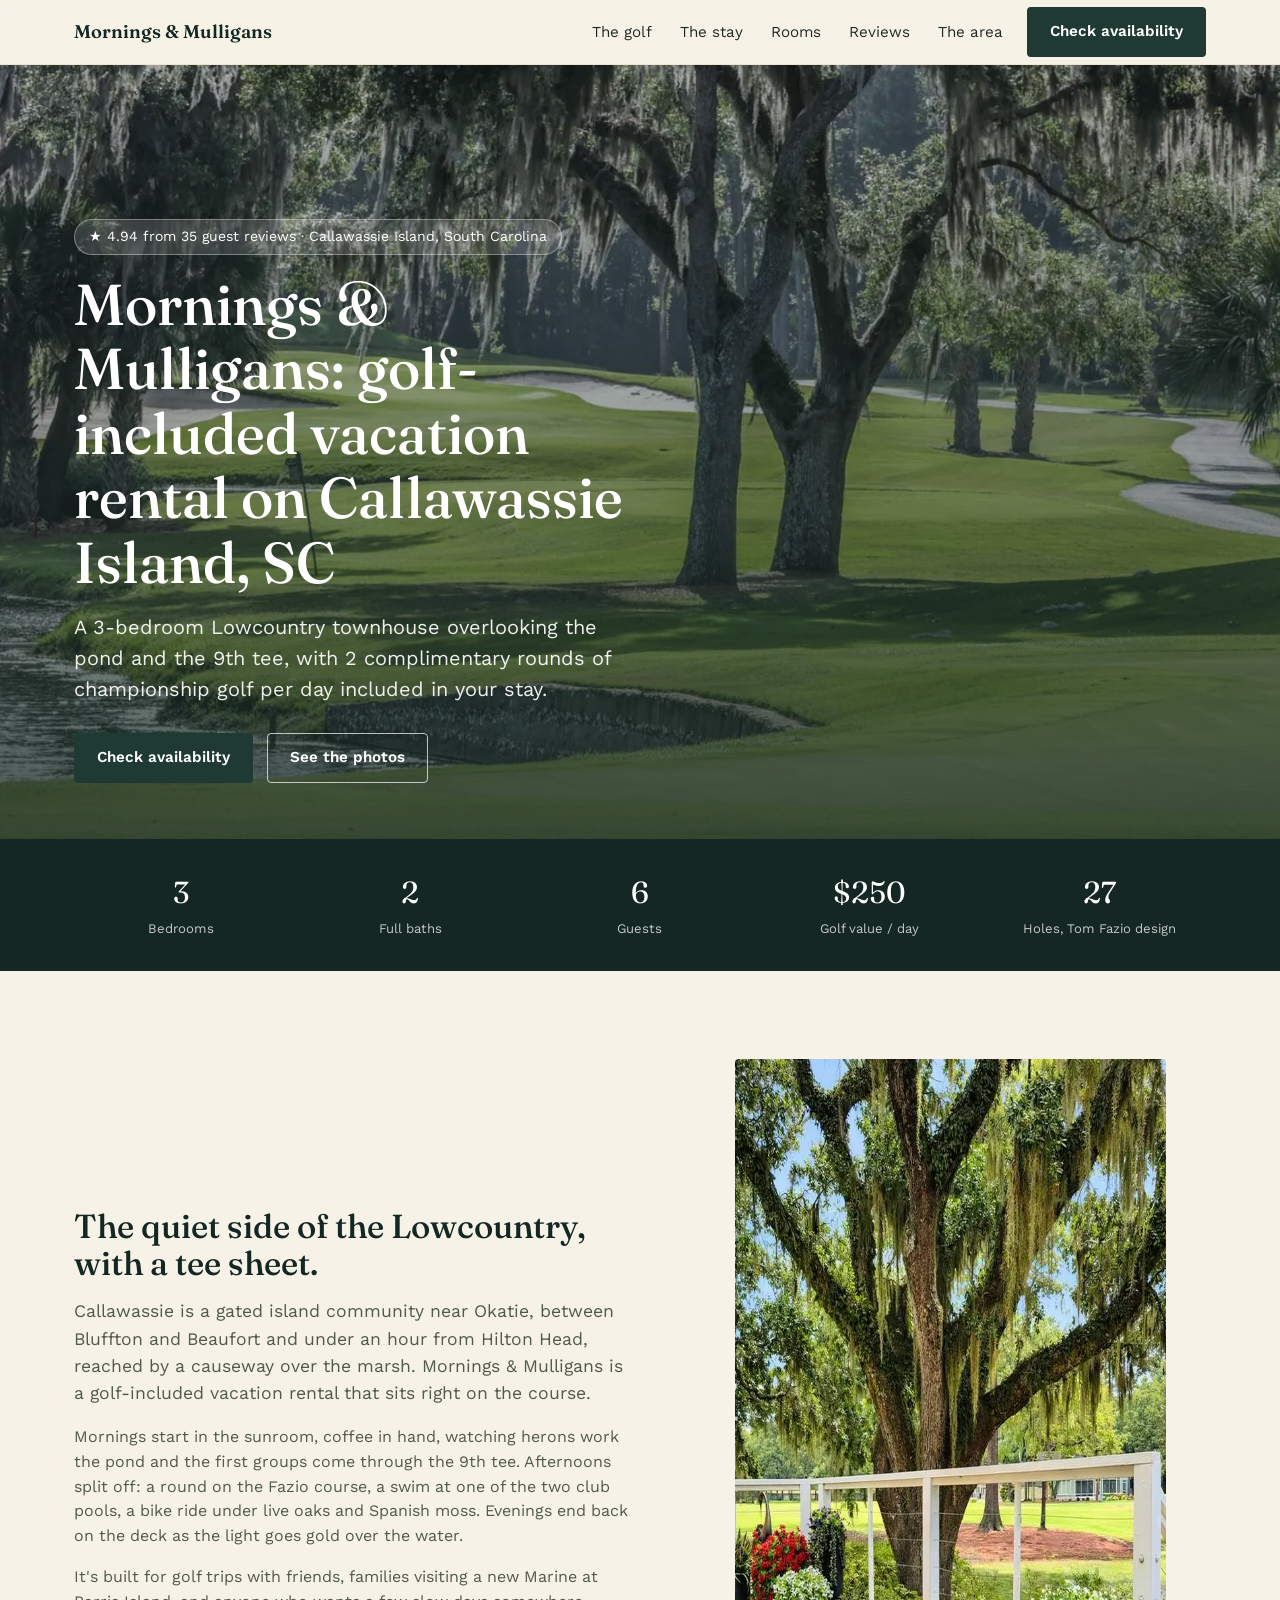
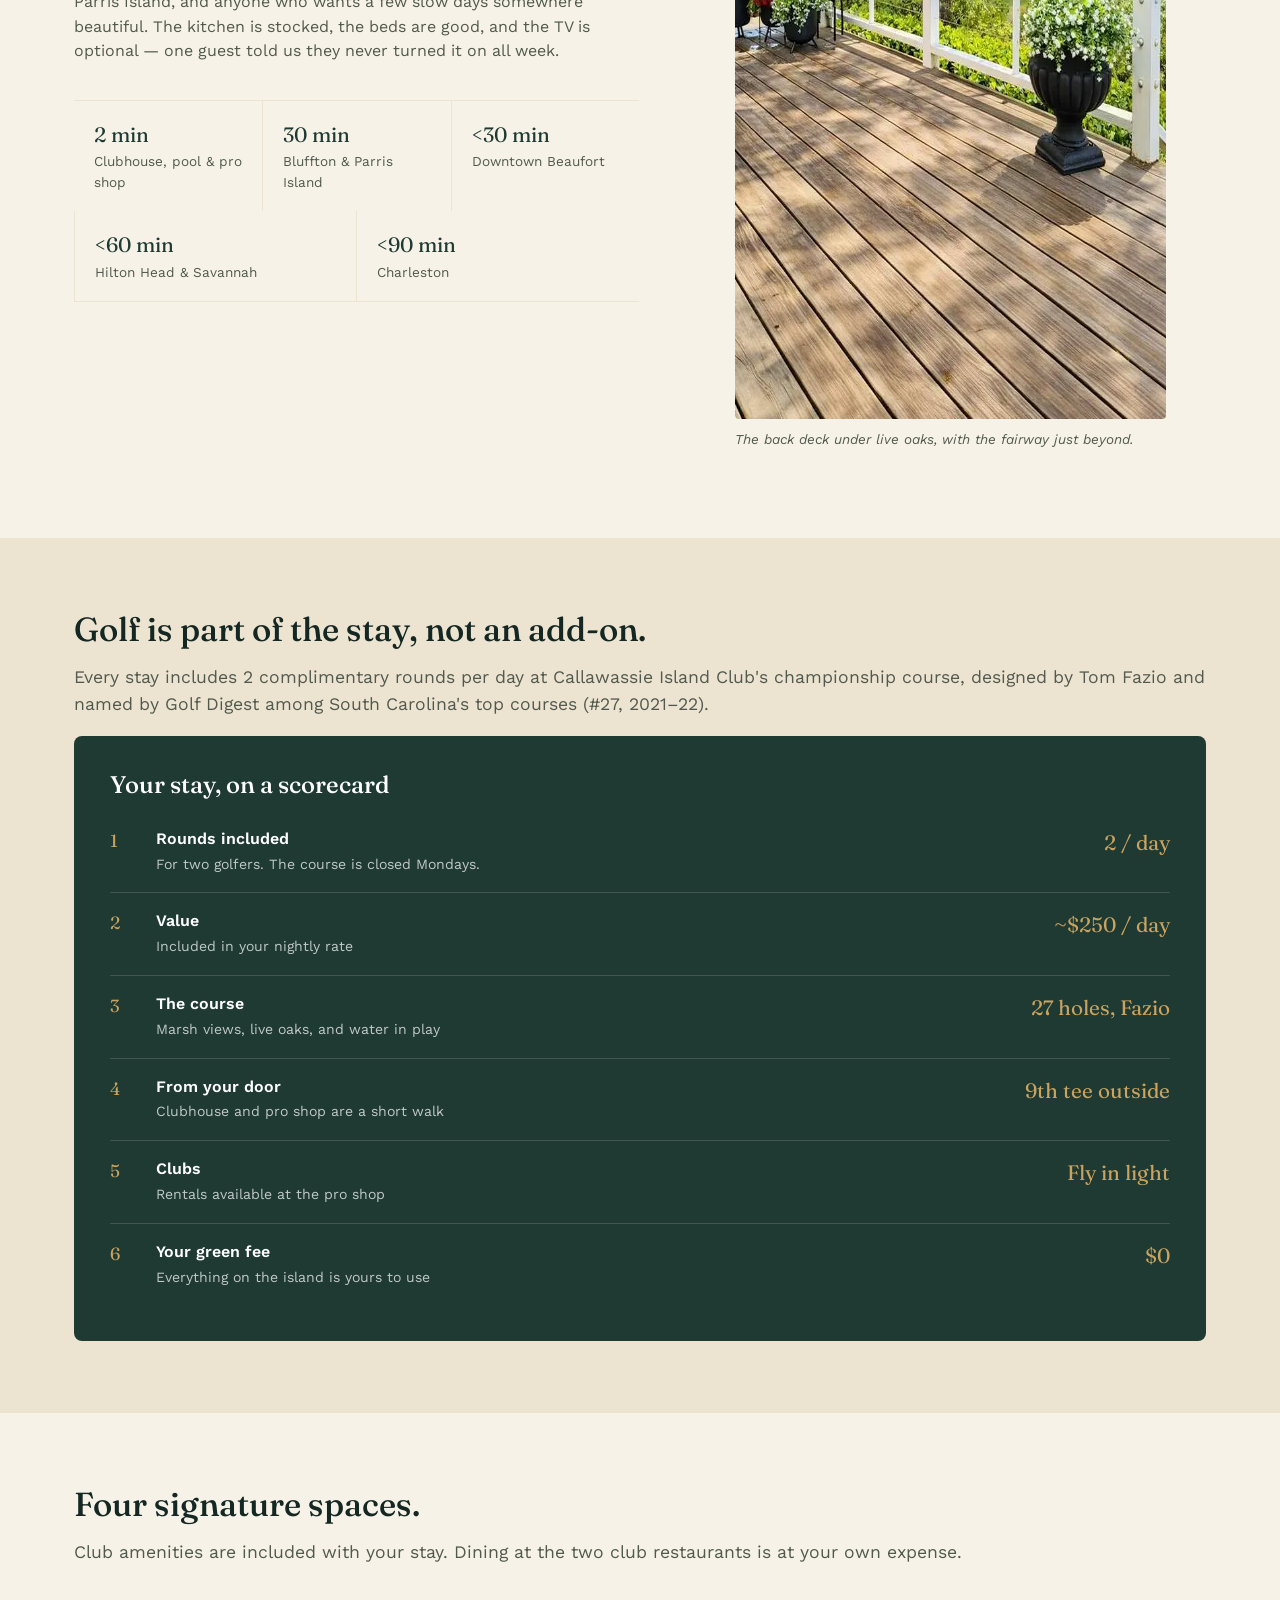
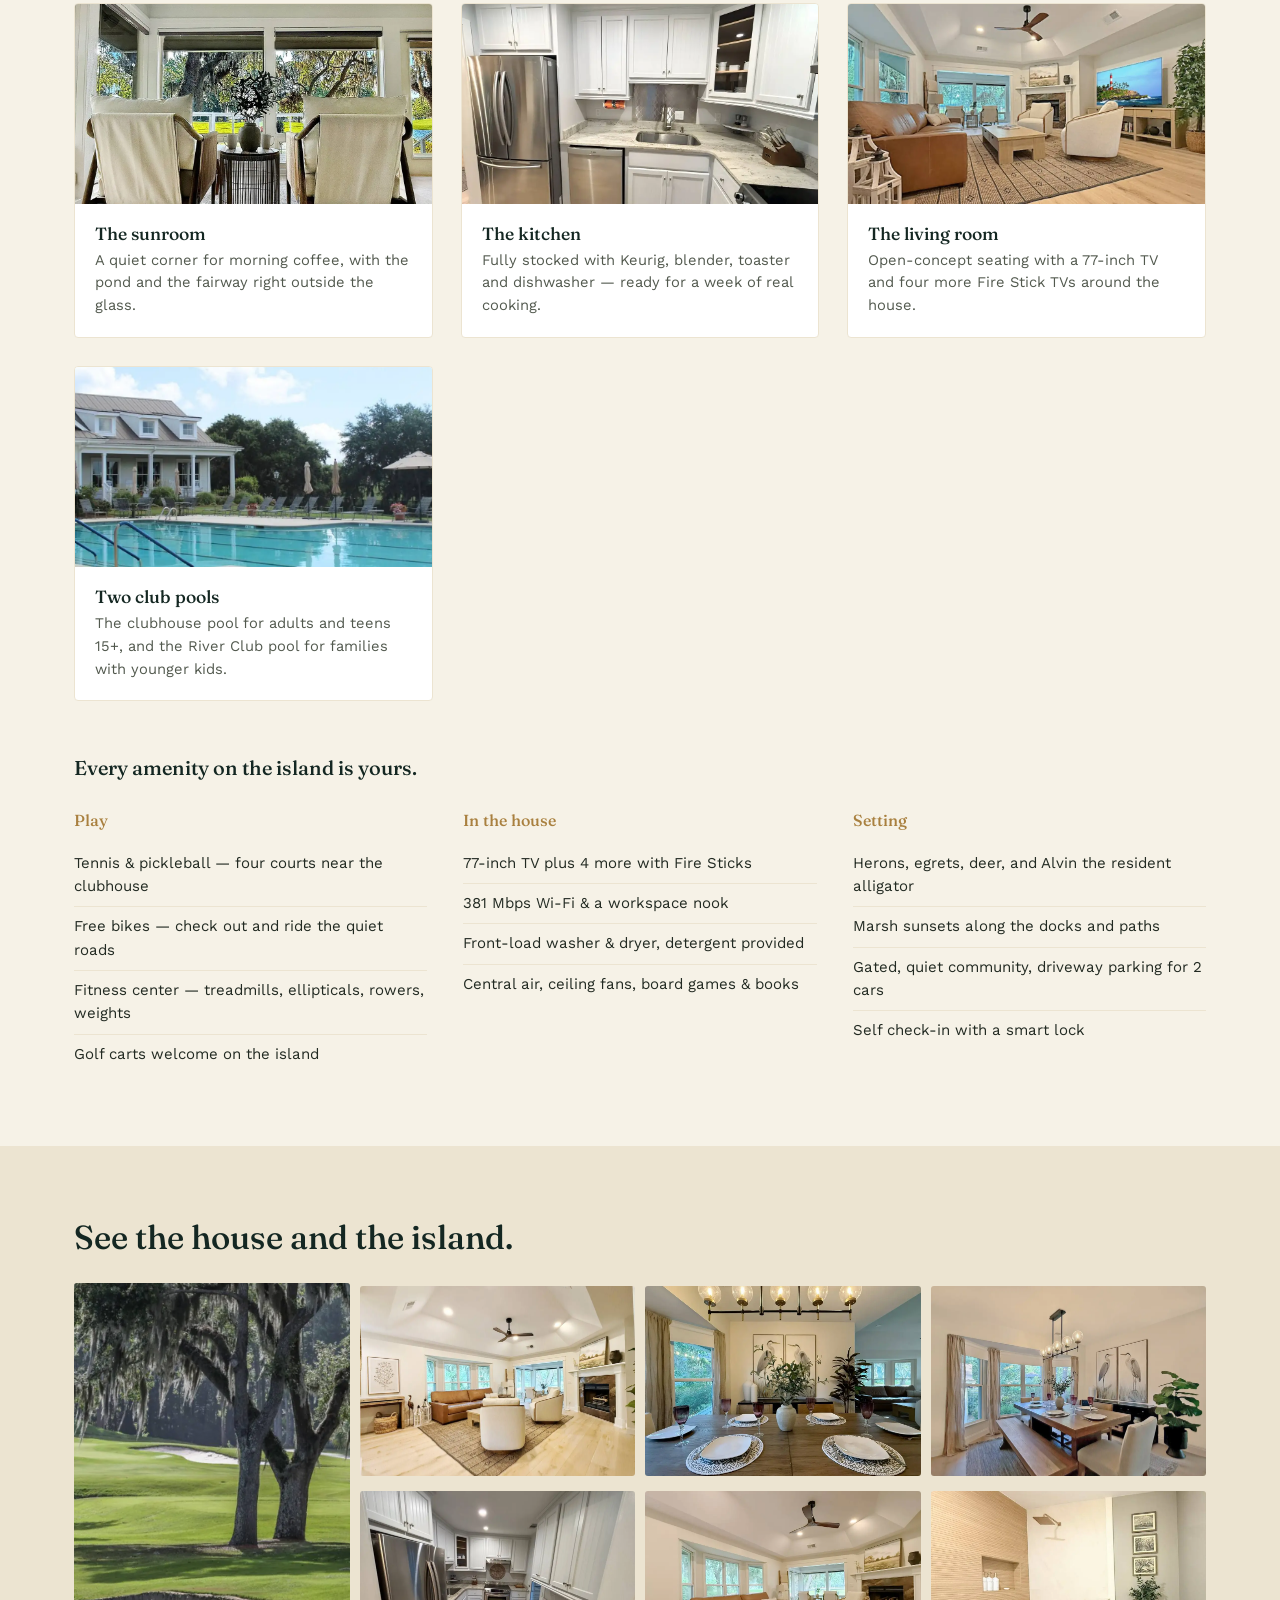
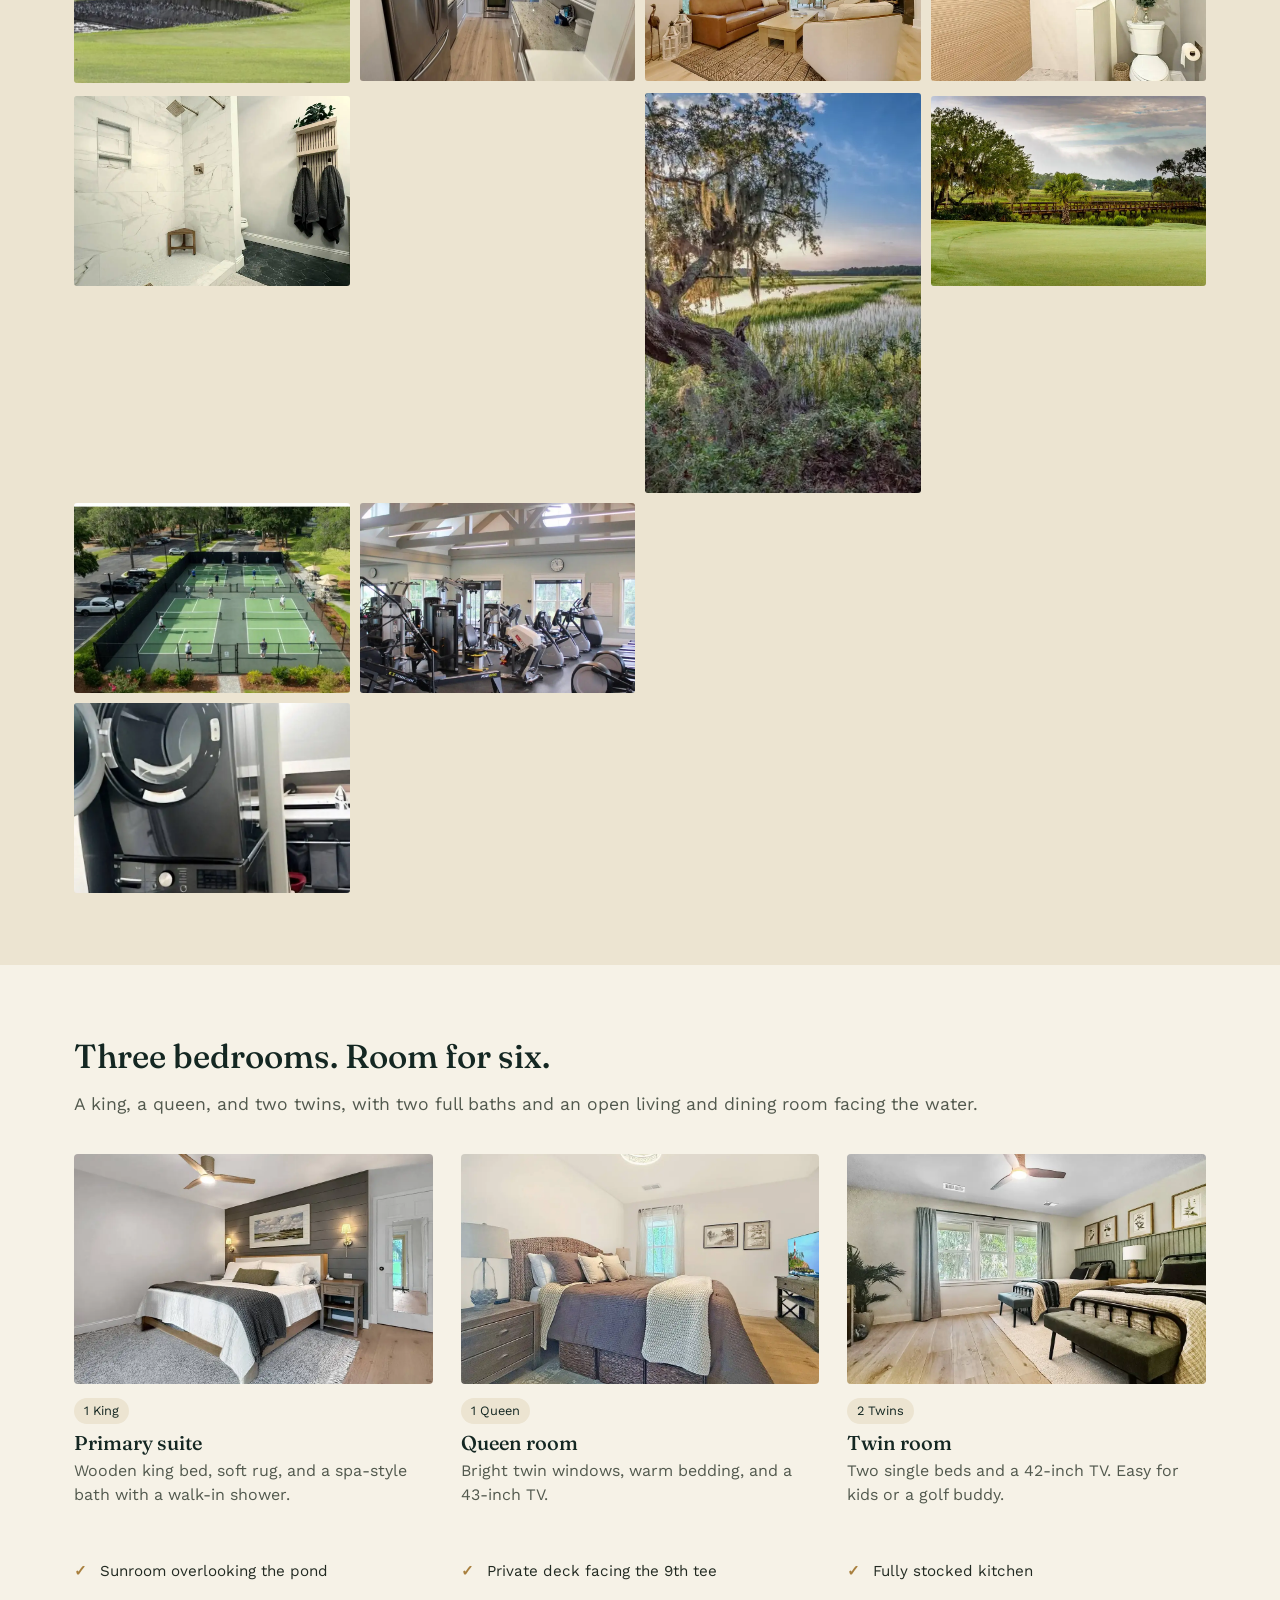
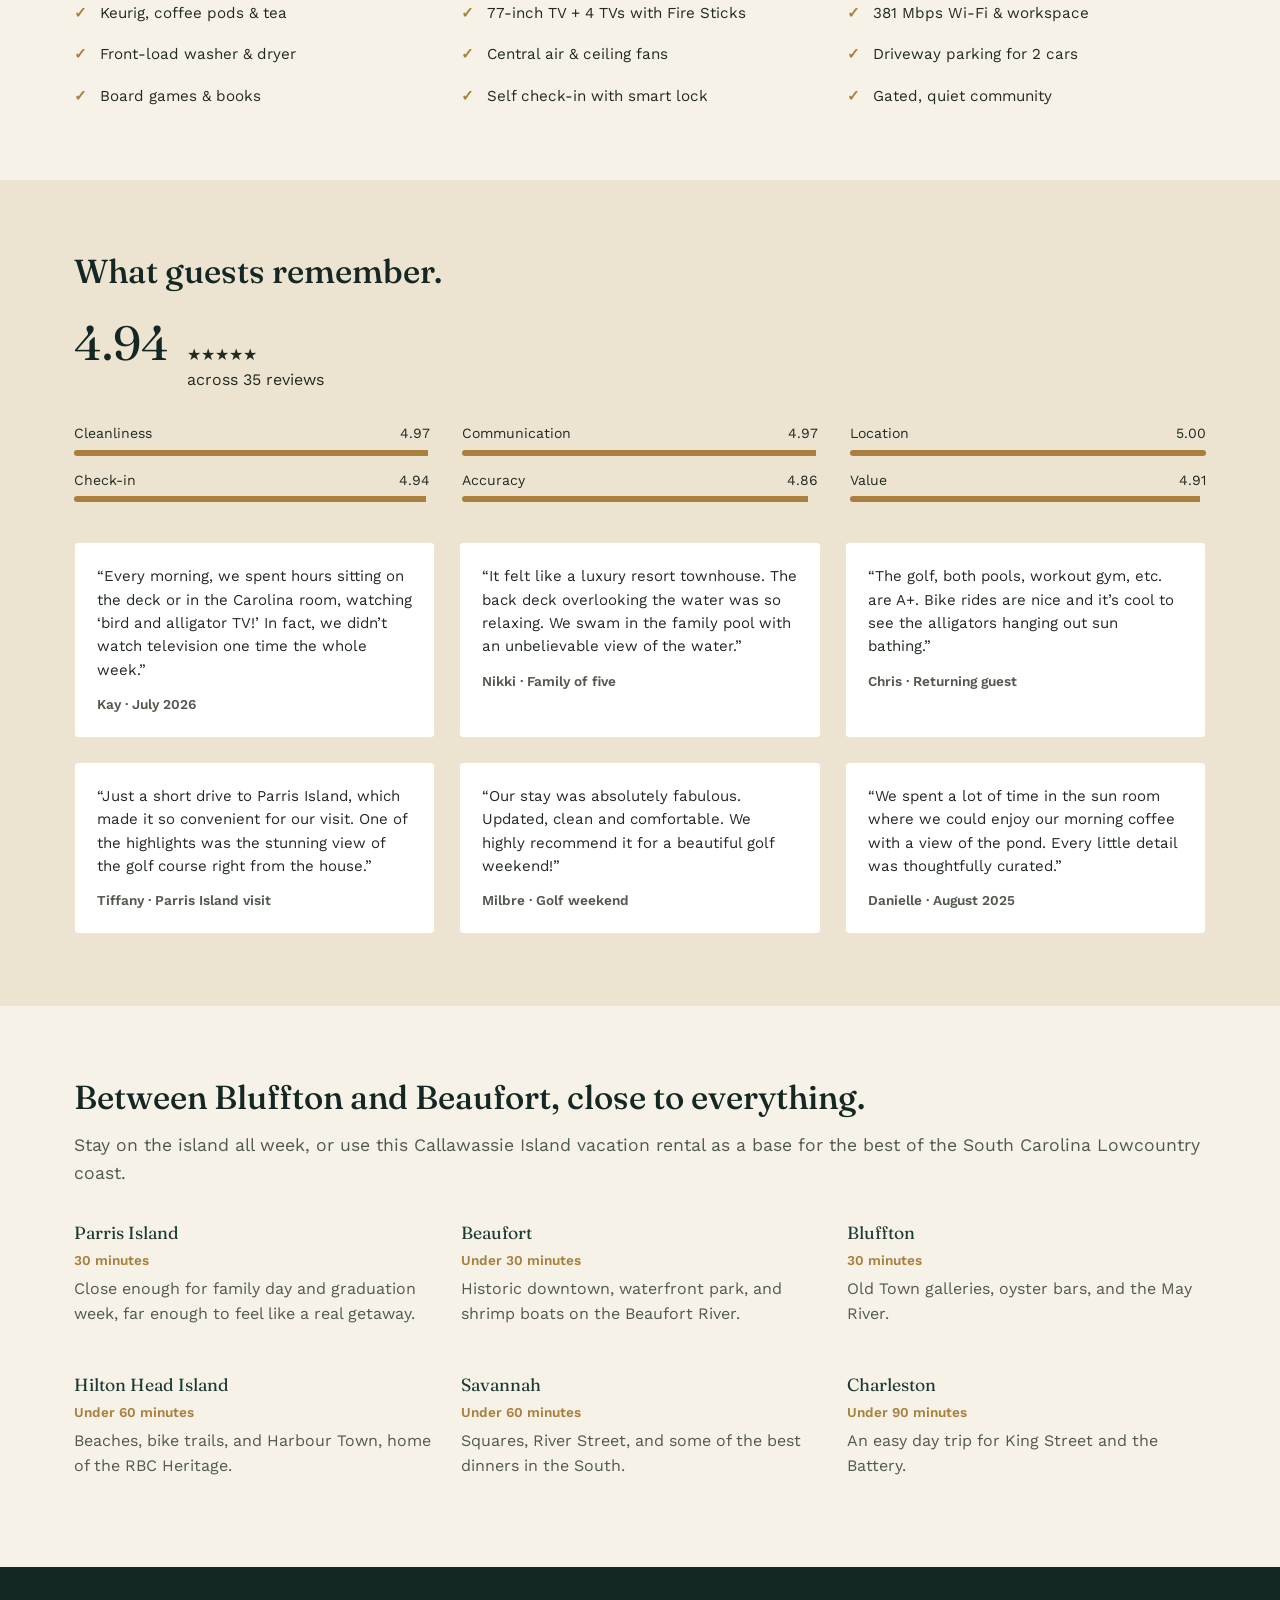
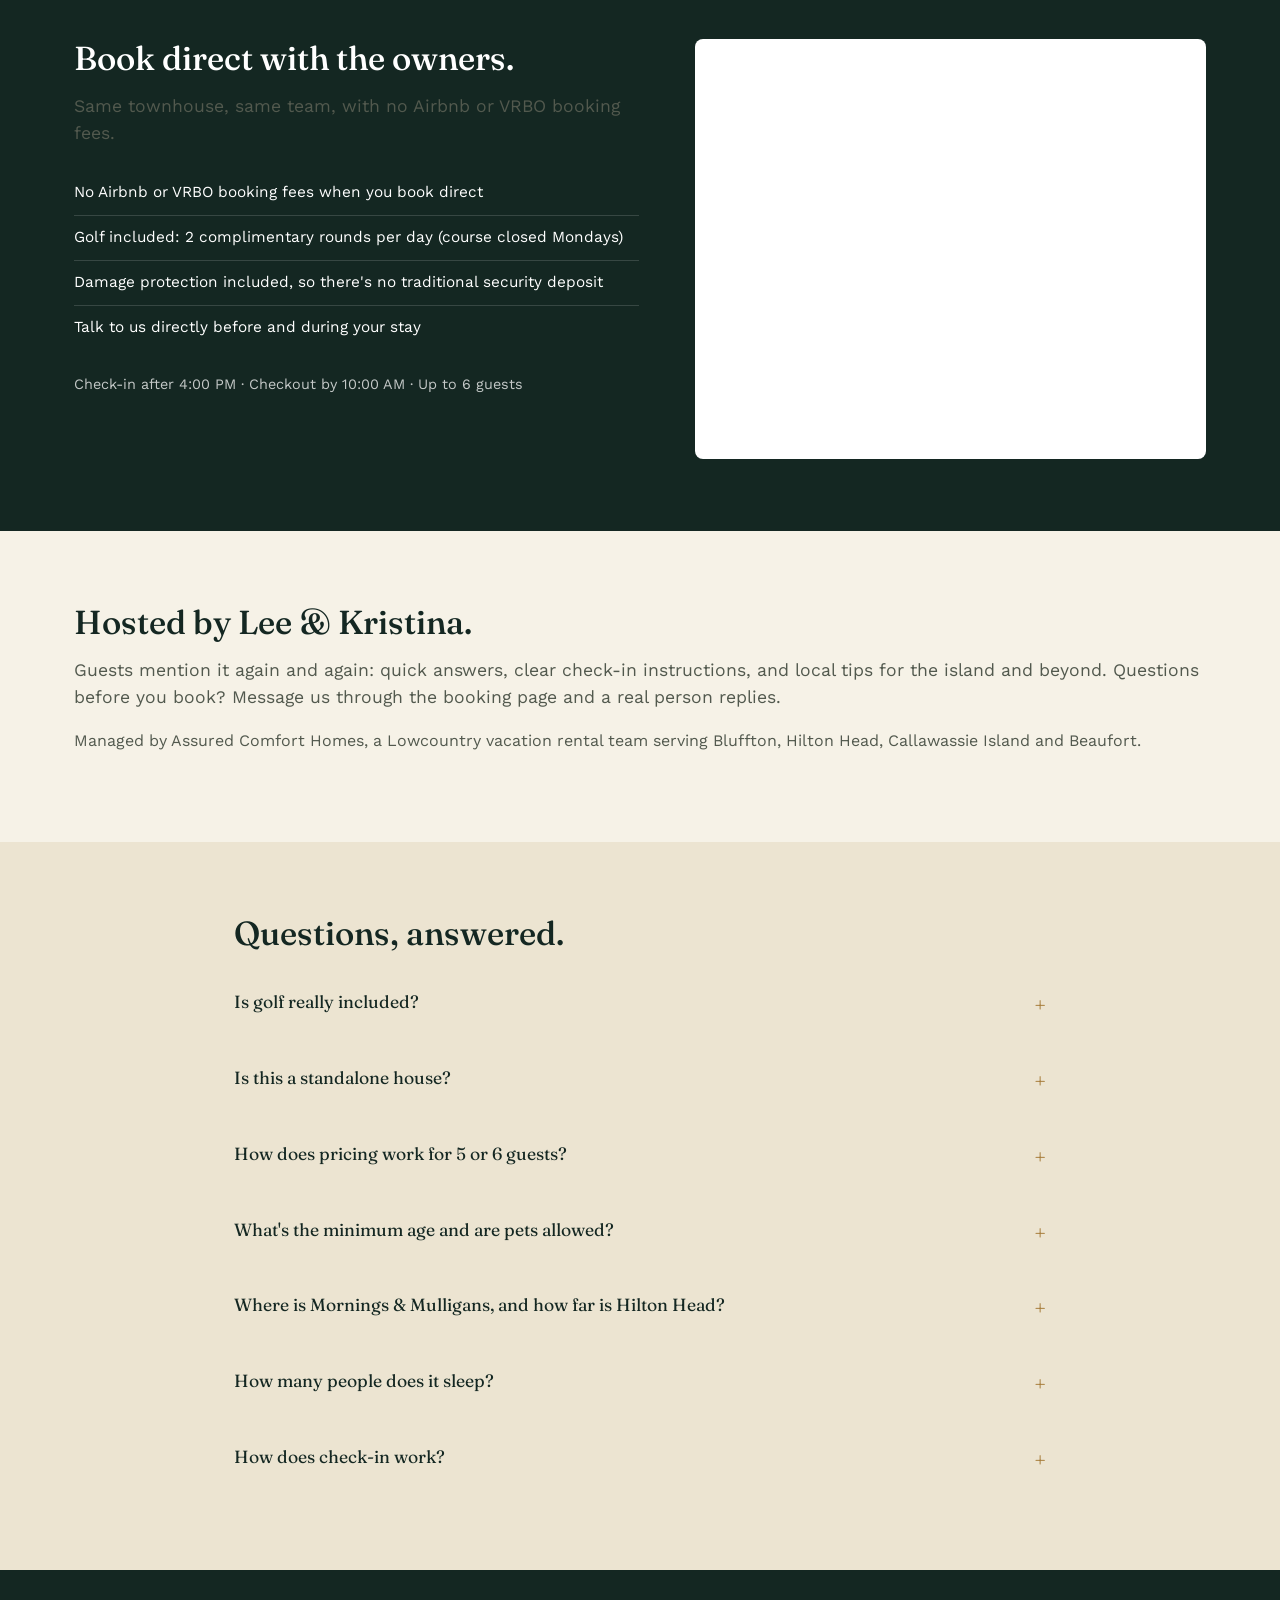
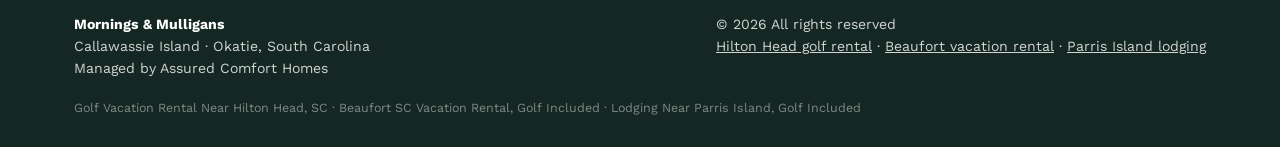
==== commit ab535da9: "Fix blank booking widget: use current Hospitable embed format Hospitable changed the widget embed co" ====
--- a/index.html
+++ b/index.html
@@ -462,8 +462,12 @@
     </div>
     <div id="booking-widget">
       <!-- Hospitable Direct booking widget -->
-      <script src="https://cdn.hsptb.com/direct-booking-widget/widget-loader.prod.js"></script>
-      <div data-site-uuid="a2e50706-d6da-49d0-98ee-b052a887e2e3" data-property-id="1844610" data-widget-theme="multi"></div>
+      <script
+        src="https://cdn.hsptb.com/direct-booking-widget/widget-loader.prod.js"
+        data-site-uuid="a2e50706-d6da-49d0-98ee-b052a887e2e3"
+        data-property-id="1844610"
+        data-theme="multi">
+      </script>
     </div>
   </div>
 </section>
